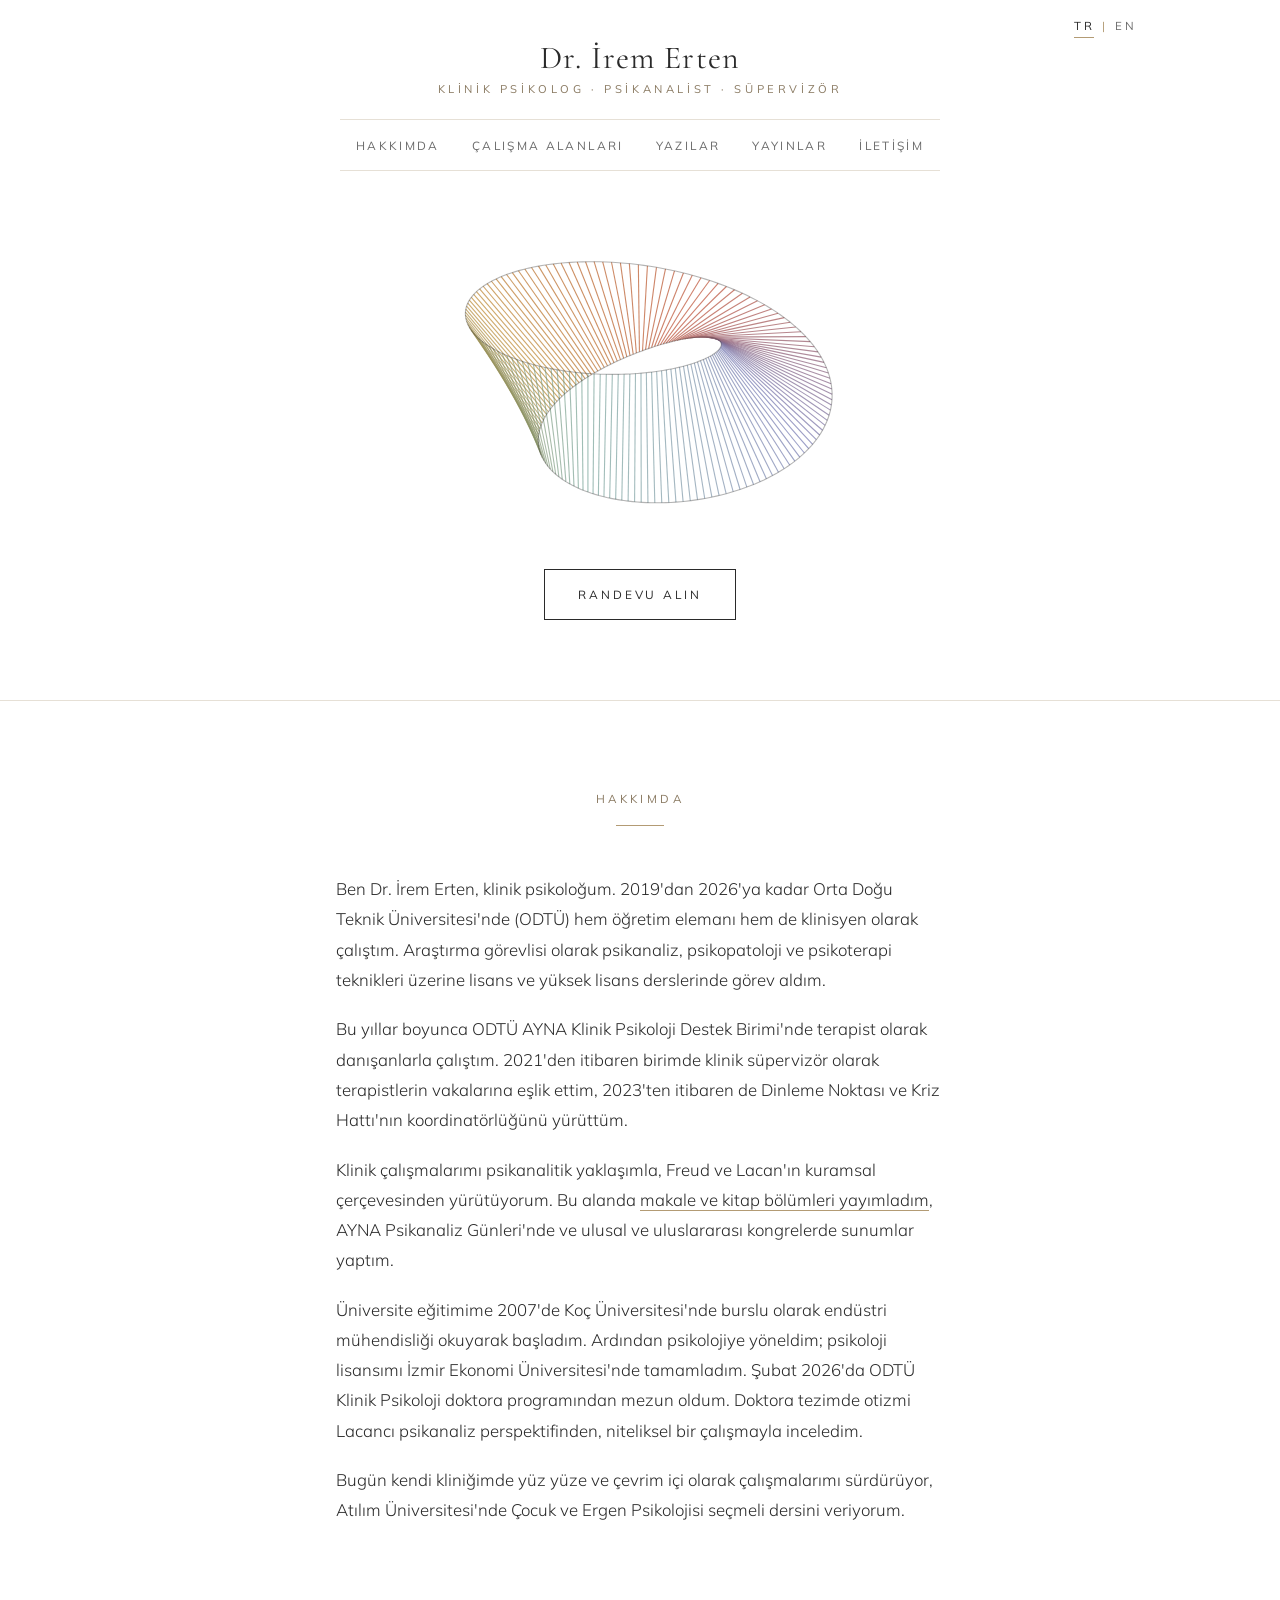
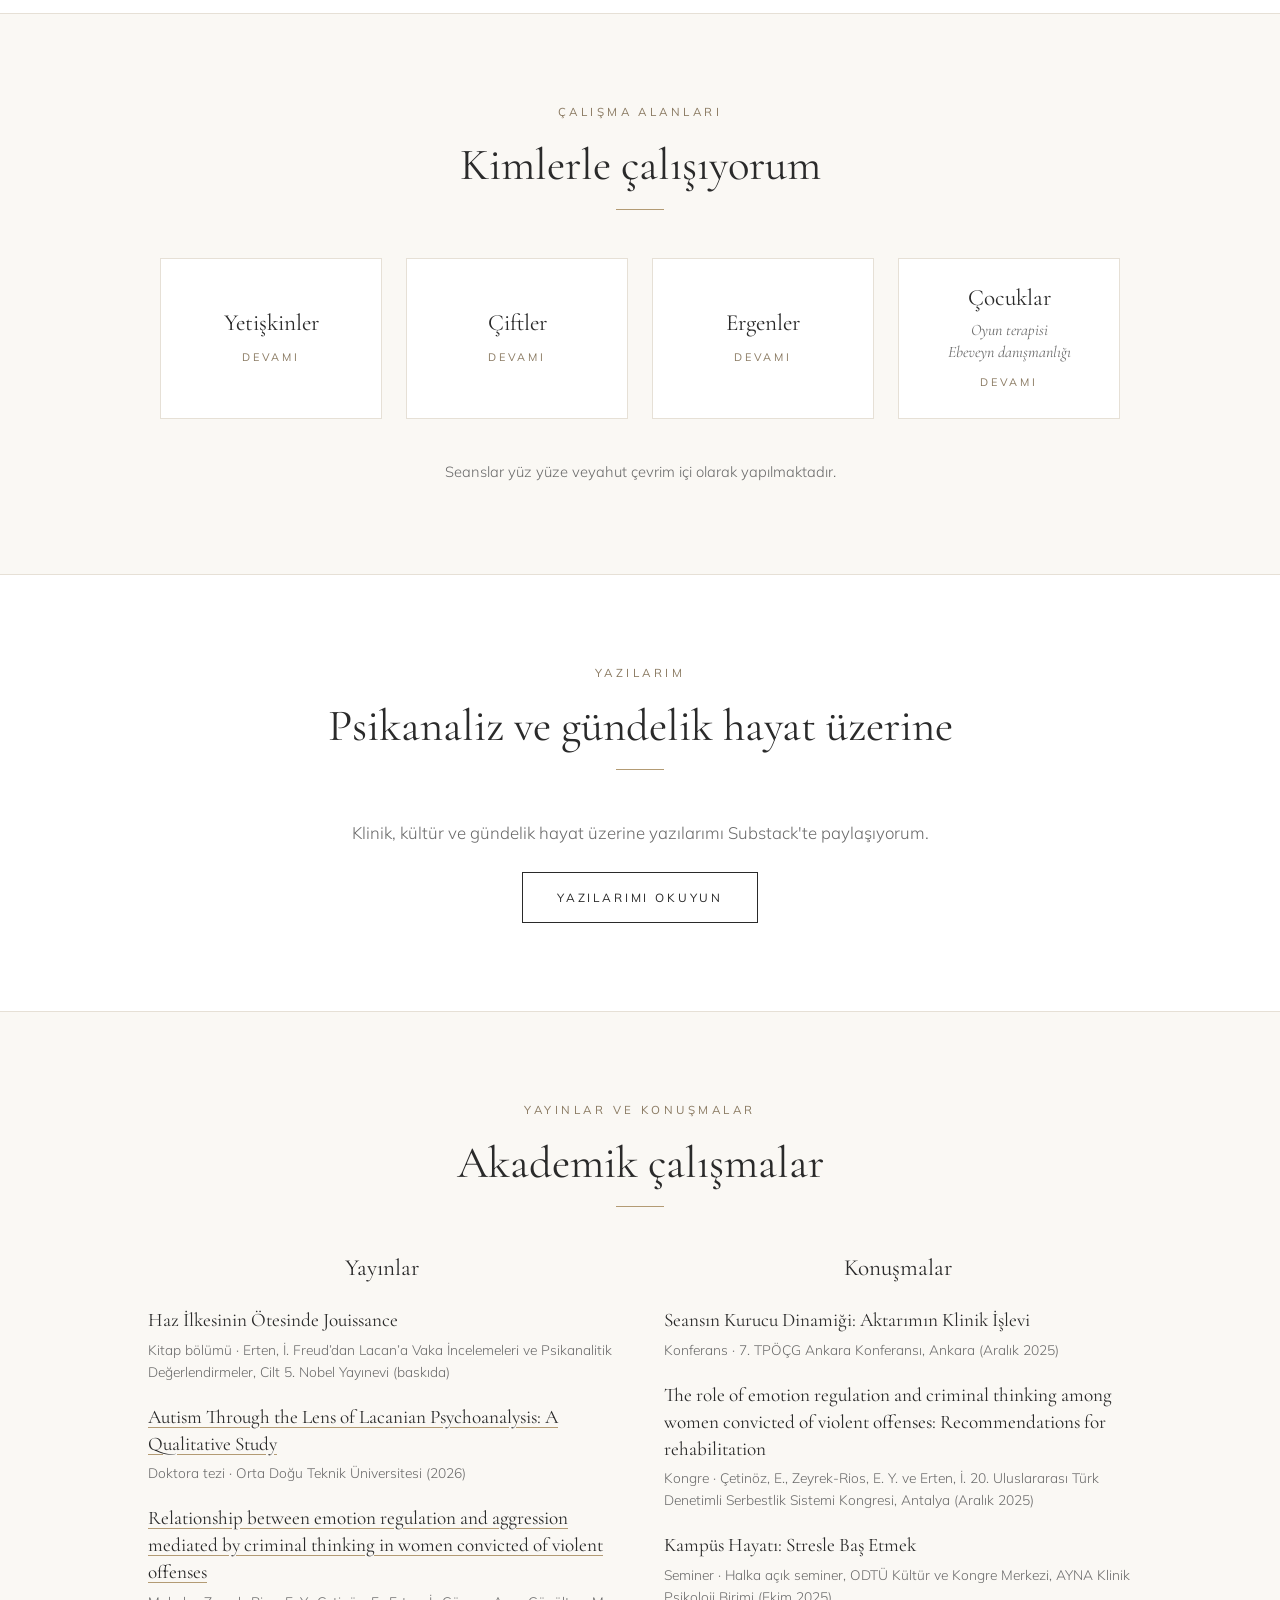
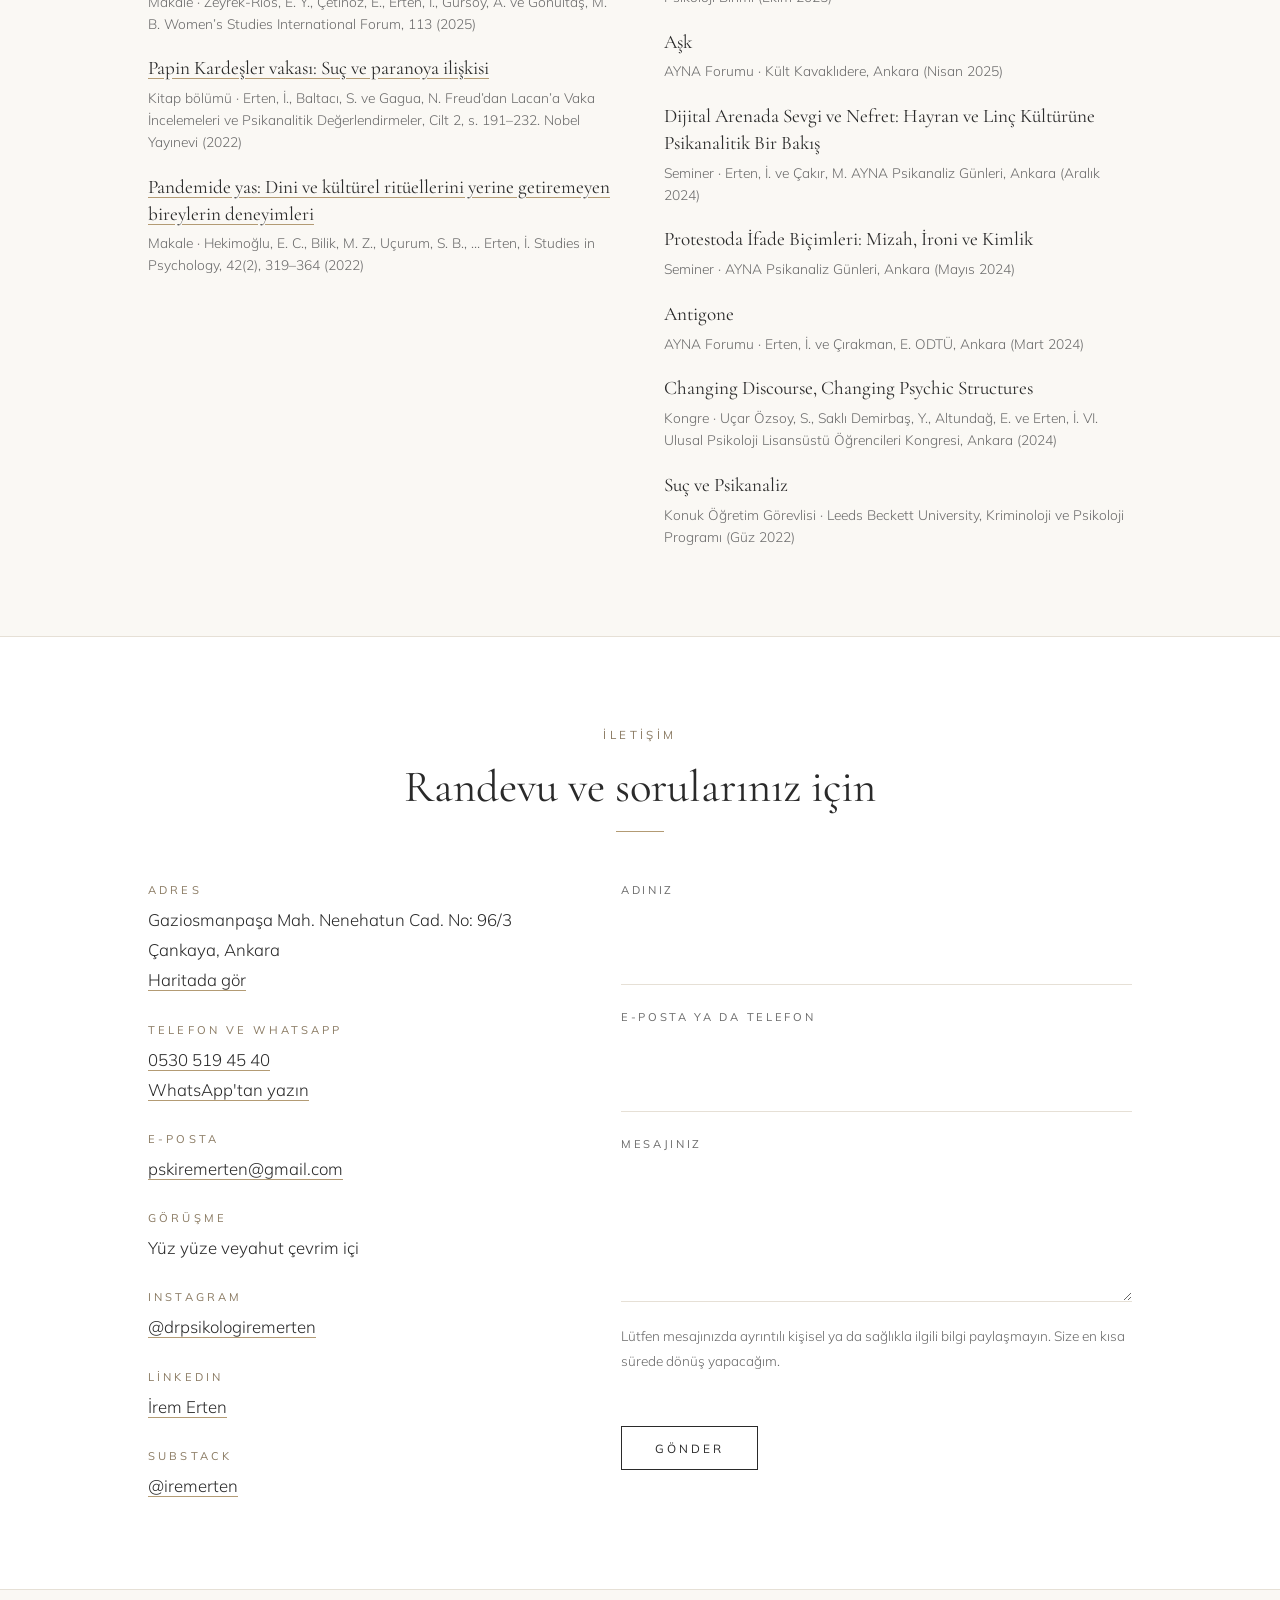
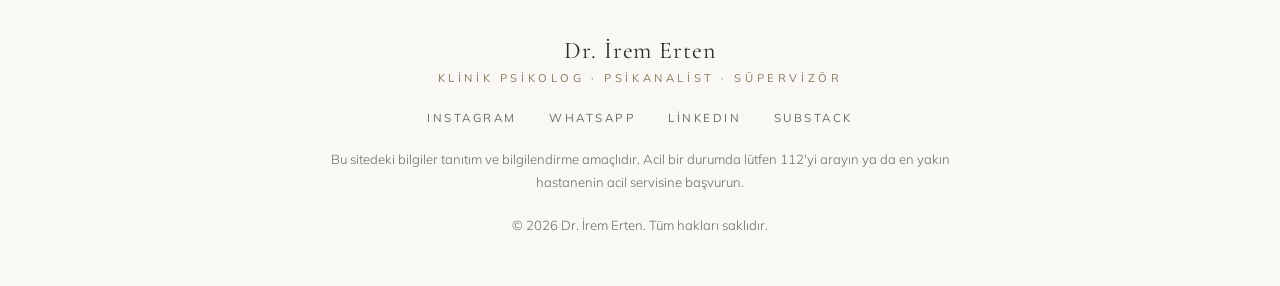
==== index.html @ 3c4e1327 "Oyun terapisi ve ebeveyn danışmanlığını Çocuklar kutusunda küçük detay yazısı yap, sayfalarını çocuk" ====
<!doctype html>
<html lang="tr">
<head>
<meta charset="utf-8">
<meta name="viewport" content="width=device-width, initial-scale=1, viewport-fit=cover">
<title>Dr. İrem Erten | Klinik Psikolog, Ankara ve Online</title>
<meta name="claude:viewport-fit-sides" content="cover">
<meta name="description" content="Dr. İrem Erten, Ankara'da psikanalitik yaklaşımla çalışan klinik psikolog. Yetişkin, çift, ergen ve çocuk terapisi, oyun terapisi ve ebeveyn danışmanlığı. Yüz yüze veyahut çevrim içi.">
<meta property="og:title" content="Dr. İrem Erten, Klinik Psikolog">
<meta property="og:description" content="Klinik psikolog, psikanalist. Yüz yüze veyahut çevrim içi seanslar.">
<meta property="og:type" content="website">
<meta property="og:locale" content="tr_TR">
<link rel="alternate" hreflang="tr" href="https://iremerten.com/">
<link rel="alternate" hreflang="en" href="https://iremerten.com/en/">
<link rel="alternate" hreflang="x-default" href="https://iremerten.com/">
<link rel="canonical" href="https://iremerten.com/">
<meta property="og:url" content="https://iremerten.com/">
<link rel="preconnect" href="https://fonts.googleapis.com">
<link rel="preconnect" href="https://fonts.gstatic.com" crossorigin>
<link rel="stylesheet" href="https://fonts.googleapis.com/css2?family=Cormorant+Garamond:ital,wght@0,400;0,500;1,400&family=Mulish:wght@300;400;600&display=swap">
<script type="application/ld+json">
{
  "@context": "https://schema.org",
  "@type": "Psychologist",
  "name": "Dr. İrem Erten",
  "url": "https://iremerten.com/",
  "description": "Klinik psikolog. Psikanalitik psikoterapi; yetişkin, çift, ergen ve çocuk terapisi, oyun terapisi, ebeveyn danışmanlığı. Yüz yüze veyahut çevrim içi.",
  "telephone": "+90 530 519 45 40",
  "email": "pskiremerten@gmail.com",
  "address": {
    "@type": "PostalAddress",
    "streetAddress": "Gaziosmanpaşa Mah. Nenehatun Cad. No: 96/3",
    "addressLocality": "Çankaya",
    "addressRegion": "Ankara",
    "addressCountry": "TR"
  },
  "areaServed": ["Ankara", "Türkiye"],
  "knowsLanguage": ["tr", "en"],
  "sameAs": ["https://www.instagram.com/drpsikologiremerten/", "https://www.linkedin.com/in/irem-erten-0206342b", "https://substack.com/@iremerten"]
}
</script>
<link rel="stylesheet" href="style.css">
</head>
<body>

<header class="site">
  <div class="wrap">
    <p class="lang"><a href="#" aria-current="page">TR</a><span aria-hidden="true">|</span><a href="en/" lang="en" hreflang="en" aria-label="English version">EN</a></p>
    <a class="logo" href="#"><strong>Dr. İrem Erten</strong><span>KLİNİK PSİKOLOG · PSİKANALİST · SÜPERVİZÖR</span></a>
    <nav aria-label="Sayfa bölümleri">
      <ul>
        <li><a href="#hakkimda">Hakkımda</a></li>
        <li><a href="#calisma">Çalışma alanları</a></li>
        <li><a href="#yazilar">Yazılar</a></li>
        <li><a href="#yayinlar">Yayınlar</a></li>
        <li><a href="#iletisim">İletişim</a></li>
      </ul>
    </nav>
  </div>
</header>

<main>
  <section class="hero">
    <div class="wrap">
      <canvas class="mobius" id="mobius" role="img" aria-label="Yavaşça dönen bir Möbius şeridi çizimi"></canvas>
      <a class="btn" href="#iletisim">Randevu alın</a>
    </div>
  </section>

  <section class="block" id="hakkimda">
    <div class="wrap">
      <div class="head"><p class="kicker">Hakkımda</p><span class="rule"></span></div>
      <div class="prose">
        <p>Ben Dr. İrem Erten, klinik psikoloğum. 2019'dan 2026'ya kadar Orta Doğu Teknik Üniversitesi'nde (ODTÜ) hem öğretim elemanı hem de klinisyen olarak çalıştım. Araştırma görevlisi olarak psikanaliz, psikopatoloji ve psikoterapi teknikleri üzerine lisans ve yüksek lisans derslerinde görev aldım.</p>
        <p>Bu yıllar boyunca ODTÜ AYNA Klinik Psikoloji Destek Birimi'nde terapist olarak danışanlarla çalıştım. 2021'den itibaren birimde klinik süpervizör olarak terapistlerin vakalarına eşlik ettim, 2023'ten itibaren de Dinleme Noktası ve Kriz Hattı'nın koordinatörlüğünü yürüttüm.</p>
        <p>Klinik çalışmalarımı psikanalitik yaklaşımla, Freud ve Lacan'ın kuramsal çerçevesinden yürütüyorum. Bu alanda <a href="#yayinlar">makale ve kitap bölümleri yayımladım</a>, AYNA Psikanaliz Günleri'nde ve ulusal ve uluslararası kongrelerde sunumlar yaptım.</p>
        <p>Üniversite eğitimime 2007'de Koç Üniversitesi'nde burslu olarak endüstri mühendisliği okuyarak başladım. Ardından psikolojiye yöneldim; psikoloji lisansımı İzmir Ekonomi Üniversitesi'nde tamamladım. Şubat 2026'da ODTÜ Klinik Psikoloji doktora programından mezun oldum. Doktora tezimde otizmi Lacancı psikanaliz perspektifinden, niteliksel bir çalışmayla inceledim.</p>
        <p>Bugün kendi kliniğimde yüz yüze ve çevrim içi olarak çalışmalarımı sürdürüyor, Atılım Üniversitesi'nde Çocuk ve Ergen Psikolojisi seçmeli dersini veriyorum.</p>
      </div>
    </div>
  </section>

  <section class="block tint" id="calisma">
    <div class="wrap">
      <div class="head"><p class="kicker">Çalışma alanları</p><h2>Kimlerle çalışıyorum</h2><span class="rule"></span></div>
      <ul class="groups">
        <li><a href="yetiskin.html"><h3>Yetişkinler</h3><span class="more">Devamı</span></a></li>
        <li><a href="cift.html"><h3>Çiftler</h3><span class="more">Devamı</span></a></li>
        <li><a href="ergen.html"><h3>Ergenler</h3><span class="more">Devamı</span></a></li>
        <li><a href="cocuk.html"><h3>Çocuklar</h3><span class="detail">Oyun terapisi<br>Ebeveyn danışmanlığı</span><span class="more">Devamı</span></a></li>
      </ul>
      <p class="center-note">Seanslar yüz yüze veyahut çevrim içi olarak yapılmaktadır.</p>
    </div>
  </section>

  <section class="block" id="yazilar">
    <div class="wrap">
      <div class="head"><p class="kicker">Yazılarım</p><h2>Psikanaliz ve gündelik hayat üzerine</h2><span class="rule"></span></div>
      <div class="writing">
        <p>Klinik, kültür ve gündelik hayat üzerine yazılarımı Substack'te paylaşıyorum.</p>
        <a class="btn" href="https://substack.com/@iremerten" target="_blank" rel="noopener">Yazılarımı okuyun</a>
      </div>
    </div>
  </section>

  <section class="block tint" id="yayinlar">
    <div class="wrap">
      <div class="head"><p class="kicker">Yayınlar ve konuşmalar</p><h2>Akademik çalışmalar</h2><span class="rule"></span></div>
      <div class="pubs">
        <div class="pub-group">
          <h3>Yayınlar</h3>
          <ul>
            <li>Haz İlkesinin Ötesinde Jouissance<span class="meta">Kitap bölümü · Erten, İ. Freud’dan Lacan’a Vaka İncelemeleri ve Psikanalitik Değerlendirmeler, Cilt 5. Nobel Yayınevi (baskıda)</span></li>
            <li><a href="https://open.metu.edu.tr/handle/11511/118392" target="_blank" rel="noopener">Autism Through the Lens of Lacanian Psychoanalysis: A Qualitative Study</a><span class="meta">Doktora tezi · Orta Doğu Teknik Üniversitesi (2026)</span></li>
            <li><a href="https://avesis.metu.edu.tr/yayin/4037ac73-f4d2-4137-988c-cfc64ae74b8a/relationship-between-emotion-regulation-and-aggression-mediated-by-criminal-thinking-in-women-convicted-of-violent-offenses" target="_blank" rel="noopener">Relationship between emotion regulation and aggression mediated by criminal thinking in women convicted of violent offenses</a><span class="meta">Makale · Zeyrek-Rios, E. Y., Çetinöz, E., Erten, İ., Gürsoy, A. ve Gönültaş, M. B. Women’s Studies International Forum, 113 (2025)</span></li>
            <li><a href="https://open.metu.edu.tr/handle/11511/99337" target="_blank" rel="noopener">Papin Kardeşler vakası: Suç ve paranoya ilişkisi</a><span class="meta">Kitap bölümü · Erten, İ., Baltacı, S. ve Gagua, N. Freud’dan Lacan’a Vaka İncelemeleri ve Psikanalitik Değerlendirmeler, Cilt 2, s. 191–232. Nobel Yayınevi (2022)</span></li>
            <li><a href="https://doi.org/10.26650/SP2021-899771" target="_blank" rel="noopener">Pandemide yas: Dini ve kültürel ritüellerini yerine getiremeyen bireylerin deneyimleri</a><span class="meta">Makale · Hekimoğlu, E. C., Bilik, M. Z., Uçurum, S. B., … Erten, İ. Studies in Psychology, 42(2), 319–364 (2022)</span></li>
          </ul>
        </div>
        <div class="pub-group">
          <h3>Konuşmalar</h3>
          <ul>
            <li>Seansın Kurucu Dinamiği: Aktarımın Klinik İşlevi<span class="meta">Konferans · 7. TPÖÇG Ankara Konferansı, Ankara (Aralık 2025)</span></li>
            <li>The role of emotion regulation and criminal thinking among women convicted of violent offenses: Recommendations for rehabilitation<span class="meta">Kongre · Çetinöz, E., Zeyrek-Rios, E. Y. ve Erten, İ. 20. Uluslararası Türk Denetimli Serbestlik Sistemi Kongresi, Antalya (Aralık 2025)</span></li>
            <li>Kampüs Hayatı: Stresle Baş Etmek<span class="meta">Seminer · Halka açık seminer, ODTÜ Kültür ve Kongre Merkezi, AYNA Klinik Psikoloji Birimi (Ekim 2025)</span></li>
            <li>Aşk<span class="meta">AYNA Forumu · Kült Kavaklıdere, Ankara (Nisan 2025)</span></li>
            <li>Dijital Arenada Sevgi ve Nefret: Hayran ve Linç Kültürüne Psikanalitik Bir Bakış<span class="meta">Seminer · Erten, İ. ve Çakır, M. AYNA Psikanaliz Günleri, Ankara (Aralık 2024)</span></li>
            <li>Protestoda İfade Biçimleri: Mizah, İroni ve Kimlik<span class="meta">Seminer · AYNA Psikanaliz Günleri, Ankara (Mayıs 2024)</span></li>
            <li>Antigone<span class="meta">AYNA Forumu · Erten, İ. ve Çırakman, E. ODTÜ, Ankara (Mart 2024)</span></li>
            <li>Changing Discourse, Changing Psychic Structures<span class="meta">Kongre · Uçar Özsoy, S., Saklı Demirbaş, Y., Altundağ, E. ve Erten, İ. VI. Ulusal Psikoloji Lisansüstü Öğrencileri Kongresi, Ankara (2024)</span></li>
            <li>Suç ve Psikanaliz<span class="meta">Konuk Öğretim Görevlisi · Leeds Beckett University, Kriminoloji ve Psikoloji Programı (Güz 2022)</span></li>
          </ul>
        </div>
      </div>
    </div>
  </section>

  <section class="block" id="iletisim">
    <div class="wrap">
      <div class="head"><p class="kicker">İletişim</p><h2>Randevu ve sorularınız için</h2><span class="rule"></span></div>
      <div class="contact">
        <dl>
          <div><dt>Adres</dt><dd>Gaziosmanpaşa Mah. Nenehatun Cad. No: 96/3<br>Çankaya, Ankara<br><a href="https://www.google.com/maps/search/?api=1&query=Nenehatun+Caddesi+96+Gaziosmanpa%C5%9Fa+%C3%87ankaya+Ankara" target="_blank" rel="noopener">Haritada gör</a></dd></div>
          <div><dt>Telefon ve WhatsApp</dt><dd><a href="tel:+905305194540">0530 519 45 40</a><br><a href="https://wa.me/905305194540" target="_blank" rel="noopener">WhatsApp'tan yazın</a></dd></div>
          <div><dt>E-posta</dt><dd><a href="mailto:pskiremerten@gmail.com">pskiremerten@gmail.com</a></dd></div>
          <div><dt>Görüşme</dt><dd>Yüz yüze veyahut çevrim içi</dd></div><div><dt>Instagram</dt><dd><a href="https://www.instagram.com/drpsikologiremerten/" target="_blank" rel="noopener">@drpsikologiremerten</a></dd></div><div><dt>LinkedIn</dt><dd><a href="https://www.linkedin.com/in/irem-erten-0206342b" target="_blank" rel="noopener">İrem Erten</a></dd></div><div><dt>Substack</dt><dd><a href="https://substack.com/@iremerten" target="_blank" rel="noopener">@iremerten</a></dd></div>
        </dl>
        <form id="contact-form">
          <label for="f-name">Adınız<input id="f-name" name="name" autocomplete="name" required></label>
          <label for="f-contact">E-posta ya da telefon<input id="f-contact" name="contact" required></label>
          <label for="f-message">Mesajınız<textarea id="f-message" name="message" required></textarea></label>
          <p class="form-hint">Lütfen mesajınızda ayrıntılı kişisel ya da sağlıkla ilgili bilgi paylaşmayın. Size en kısa sürede dönüş yapacağım.</p>
          <div><button class="btn" type="submit">Gönder</button></div>
          <p class="form-status" id="form-status" role="status" hidden></p>
        </form>
      </div>
    </div>
  </section>
</main>

<footer>
  <div class="wrap">
    <a class="logo" href="#"><strong>Dr. İrem Erten</strong><span>KLİNİK PSİKOLOG · PSİKANALİST · SÜPERVİZÖR</span></a>
    <ul class="social">
      <li><a href="https://www.instagram.com/drpsikologiremerten/" target="_blank" rel="noopener">Instagram</a></li>
      <li><a href="https://wa.me/905305194540" target="_blank" rel="noopener">WhatsApp</a></li>
      <li><a href="https://www.linkedin.com/in/irem-erten-0206342b" target="_blank" rel="noopener">LinkedIn</a></li>
      <li><a href="https://substack.com/@iremerten" target="_blank" rel="noopener">Substack</a></li>
    </ul>
    <p class="fine">Bu sitedeki bilgiler tanıtım ve bilgilendirme amaçlıdır. Acil bir durumda lütfen 112'yi arayın ya da en yakın hastanenin acil servisine başvurun.</p>
    <p class="fine">© 2026 Dr. İrem Erten. Tüm hakları saklıdır.</p>
  </div>
</footer>

<script>
(function () {
  var canvas = document.getElementById('mobius');
  var ctx = canvas.getContext('2d');
  var still = window.matchMedia && window.matchMedia('(prefers-reduced-motion: reduce)').matches;
  var R = 1, W = 0.5, RULINGS = 140, tilt = 0.5, angle = 0.9;
  function size() {
    var r = canvas.getBoundingClientRect(), d = window.devicePixelRatio || 1;
    canvas.width = Math.round(r.width * d); canvas.height = Math.round(r.height * d);
  }
  function point(t, s, a) {
    var x = (R + s * Math.cos(t / 2)) * Math.cos(t), y = (R + s * Math.cos(t / 2)) * Math.sin(t), z = s * Math.sin(t / 2);
    var x1 = x * Math.cos(a) - y * Math.sin(a), y1 = x * Math.sin(a) + y * Math.cos(a);
    var y2 = y1 * Math.cos(tilt) - z * Math.sin(tilt), z2 = y1 * Math.sin(tilt) + z * Math.cos(tilt);
    return [x1, z2, y2];
  }
  var STOPS = [[201, 112, 92], [196, 150, 70], [84, 140, 126], [104, 108, 170], [201, 112, 92]];
  function colorAt(u) {
    var x = u * (STOPS.length - 1), k = Math.min(Math.floor(x), STOPS.length - 2), f = x - k, a = STOPS[k], b = STOPS[k + 1];
    return [0, 1, 2].map(function (n) { return Math.round(a[n] + (b[n] - a[n]) * f); });
  }
  function draw() {
    var w = canvas.width, h = canvas.height, sc = Math.min(w * 0.46 / (R + W), h * 0.46 / ((R + W) * Math.sin(tilt) + W * Math.cos(tilt)));
    ctx.clearRect(0, 0, w, h);
    ctx.lineWidth = Math.max(1, (window.devicePixelRatio || 1) * 1.1);
    for (var i = 0; i < RULINGS; i++) {
      var t = (i / RULINGS) * Math.PI * 2;
      var p = point(t, -W, angle), q = point(t, W, angle);
      var depth = ((p[2] + q[2]) / 2 + 1.4) / 2.8;
      var c = colorAt(i / RULINGS);
      ctx.strokeStyle = 'rgba(' + c[0] + ',' + c[1] + ',' + c[2] + ',' + (0.45 + 0.55 * depth).toFixed(3) + ')';
      ctx.beginPath();
      ctx.moveTo(w / 2 + p[0] * sc, h / 2 - p[1] * sc);
      ctx.lineTo(w / 2 + q[0] * sc, h / 2 - q[1] * sc);
      ctx.stroke();
    }
    ctx.strokeStyle = 'rgba(42,42,42,.35)';
    ctx.beginPath();
    for (var j = 0; j <= 400; j++) {
      var e = point((j / 400) * Math.PI * 4, W, angle);
      var X = w / 2 + e[0] * sc, Y = h / 2 - e[1] * sc;
      if (j === 0) ctx.moveTo(X, Y); else ctx.lineTo(X, Y);
    }
    ctx.stroke();
  }
  function loop() { angle += 0.0025; draw(); requestAnimationFrame(loop); }
  size(); draw();
  window.addEventListener('resize', function () { size(); draw(); });
  if (!still) requestAnimationFrame(loop);
})();

document.getElementById('contact-form').addEventListener('submit', function (e) {
  e.preventDefault();
  var f = e.target, s = document.getElementById('form-status');
  var body = 'Ad: ' + f.name.value + '\nİletişim: ' + f.contact.value + '\n\n' + f.message.value;
  location.href = 'mailto:pskiremerten@gmail.com?subject=' + encodeURIComponent('Web sitesinden mesaj') + '&body=' + encodeURIComponent(body);
  s.textContent = 'E-posta uygulamanız açılıyor. Açılmazsa pskiremerten@gmail.com adresine doğrudan yazabilirsiniz.';
  s.hidden = false;
});
</script>
</body>
</html>
---- style.css ----
/* Layout: centered, classical single column; serif headings, hairline gold rules, a slowly turning Möbius strip as the opening image. Deliberately light-only. */
:root {
  --bg: #ffffff;
  --tint: #faf8f4;
  --ink: #2a2a2a;
  --muted: #6b6b6b;
  --line: #e6e0d6;
  --gold: #b39b74;
  --gold-ink: #8a7a62;
  --font-display: "Cormorant Garamond", "Iowan Old Style", Georgia, serif;
  --font-body: "Mulish", system-ui, -apple-system, "Segoe UI", sans-serif;
  --measure: 38rem;
  color-scheme: light;
}
* { box-sizing: border-box; }
html { scroll-behavior: smooth; }
@media (prefers-reduced-motion: reduce) { html { scroll-behavior: auto; } }
body { margin: 0; background: var(--bg); color: var(--ink); font-family: var(--font-body); font-weight: 400; font-size: 1.05rem; line-height: 1.8; }
.wrap {
  max-width: 64rem; margin: 0 auto;
  padding-left: max(20px, env(safe-area-inset-left, 0px));
  padding-right: max(20px, env(safe-area-inset-right, 0px));
}
a { color: var(--ink); text-decoration-color: var(--gold); text-underline-offset: 4px; }
a:hover { color: var(--gold-ink); }
a:focus-visible, button:focus-visible, input:focus-visible, textarea:focus-visible { outline: 1px solid var(--gold); outline-offset: 4px; }
h1, h2, h3 { font-family: var(--font-display); font-weight: 400; margin: 0; line-height: 1.2; text-wrap: balance; }
h2 { font-size: clamp(2rem, 4vw, 2.8rem); }
h3 { font-size: 1.45rem; }
p { margin: 0; }
.kicker { font-size: .72rem; letter-spacing: .3em; text-transform: uppercase; color: var(--gold-ink); }
.rule { display: block; width: 3rem; height: 1px; background: var(--gold); margin: 0 auto; }
.head { text-align: center; display: grid; gap: 1rem; justify-items: center; margin-bottom: 3rem; }
.btn { display: inline-block; padding: .85rem 2.1rem; border: 1px solid var(--ink); background: transparent; color: var(--ink); font-family: var(--font-body); font-size: .74rem; letter-spacing: .24em; text-transform: uppercase; text-decoration: none; cursor: pointer; transition: background .2s, color .2s; }
.btn:hover { background: var(--ink); color: var(--bg); }

/* header */
header.site .wrap { position: relative; padding-block: 2.5rem 0; display: grid; gap: 1.25rem; justify-items: center; text-align: center; }
.logo { text-decoration: none; display: grid; gap: .25rem; }
.logo strong { font-family: var(--font-display); font-weight: 400; font-size: 2rem; letter-spacing: .04em; line-height: 1.1; }
.logo span { font-size: .7rem; letter-spacing: .32em; color: var(--gold-ink); }
nav ul { list-style: none; margin: 0; padding: .9rem 1rem; display: flex; flex-wrap: wrap; justify-content: center; gap: .3rem 2rem; border-top: 1px solid var(--line); border-bottom: 1px solid var(--line); font-size: .74rem; letter-spacing: .2em; text-transform: uppercase; }
nav a { text-decoration: none; color: var(--muted); }
nav a:hover { color: var(--ink); }
.lang { position: absolute; top: 1rem; right: max(16px, env(safe-area-inset-right, 0px)); margin: 0; display: flex; gap: .5rem; font-size: .72rem; letter-spacing: .2em; color: var(--gold); }
.lang a { text-decoration: none; color: var(--muted); }
.lang a:hover { color: var(--ink); }
.lang a[aria-current] { color: var(--ink); border-bottom: 1px solid var(--gold); pointer-events: none; }

/* hero */
.hero .wrap { padding-block: 2rem 5rem; display: grid; gap: 1.6rem; justify-items: center; text-align: center; }
.mobius { width: min(100%, 34rem); aspect-ratio: 16 / 10; display: block; }
.hero p { font-weight: 300; font-size: 1.12rem; color: var(--muted); }

/* sections */
section.block { border-top: 1px solid var(--line); }
section.block > .wrap { padding-block: 5.5rem; }
section.tint { background: var(--tint); }
.prose { max-width: var(--measure); margin: 0 auto; display: grid; gap: 1.2rem; font-weight: 300; }
.prose strong { font-weight: 400; }
.facts { list-style: none; margin: 3.5rem auto 0; padding: 2rem 0 0; max-width: 52rem; border-top: 1px solid var(--line); display: grid; grid-template-columns: repeat(4, minmax(0, 1fr)); gap: 1.5rem; text-align: center; }
.facts b { display: block; font-family: var(--font-display); font-weight: 400; font-size: 1.3rem; }
.facts span { font-size: .9rem; color: var(--muted); font-weight: 300; }

.groups { list-style: none; margin: 0 auto; padding: 0; max-width: 60rem; display: grid; grid-template-columns: repeat(4, minmax(0, 1fr)); gap: 1.5rem; text-align: center; }
.groups > li { display: grid; }
.groups > li > a { display: grid; align-content: center; gap: .6rem; justify-items: center; padding: 1.6rem 1rem; border: 1px solid var(--line); background: var(--bg); text-decoration: none; transition: border-color .2s; }
.groups > li > a:hover { border-color: var(--gold); color: var(--ink); }
.groups .detail { font-family: var(--font-display); font-style: italic; font-size: 1rem; color: var(--muted); line-height: 1.4; margin-top: -.2rem; }
.groups .more { font-size: .68rem; letter-spacing: .26em; text-transform: uppercase; color: var(--gold-ink); }
.topics { margin: 3.5rem auto 0; max-width: 46rem; text-align: center; font-family: var(--font-display); font-style: italic; font-size: 1.3rem; color: var(--muted); line-height: 1.9; }
.topics span + span::before { content: "·"; color: var(--gold); margin: 0 .7rem; font-style: normal; }
.center-note { margin-top: 2.5rem; text-align: center; font-size: .92rem; color: var(--muted); font-weight: 300; }

.writing { text-align: center; display: grid; gap: 1.5rem; justify-items: center; max-width: var(--measure); margin: 0 auto; }
.writing p { font-weight: 300; color: var(--muted); }

.pubs { display: grid; grid-template-columns: minmax(0, 1fr) minmax(0, 1fr); gap: 3.5rem 3rem; }
.pub-note { text-align: center; font-size: .9rem; color: var(--muted); font-weight: 300; margin: -1rem 0 1.5rem; }
.courses { grid-template-columns: repeat(2, minmax(0, 1fr)); column-gap: 3rem; }
.courses li { font-size: 1.1rem; }
@media (max-width: 760px) { .courses { grid-template-columns: minmax(0, 1fr); } }
.pubs h3 { text-align: center; margin-bottom: 1.5rem; }
.pubs ul { list-style: none; margin: 0; padding: 0; display: grid; gap: 1.3rem; }
.pubs li { font-family: var(--font-display); font-size: 1.2rem; line-height: 1.4; }
.pubs .meta { display: block; margin-top: .3rem; font-family: var(--font-body); font-size: .86rem; font-weight: 300; color: var(--muted); line-height: 1.6; }

.contact { display: grid; grid-template-columns: minmax(0, 1fr) minmax(0, 1.25fr); gap: 4rem; }
.contact dl { margin: 0; display: grid; gap: 1.5rem; align-content: start; }
.contact dt { font-size: .7rem; letter-spacing: .28em; text-transform: uppercase; color: var(--gold-ink); }
.contact dd { margin: .3rem 0 0; font-weight: 300; }
form { display: grid; gap: 1.4rem; }
label { display: grid; gap: .3rem; font-size: .7rem; letter-spacing: .24em; text-transform: uppercase; color: var(--muted); }
input, textarea { font: inherit; font-size: 1rem; letter-spacing: normal; text-transform: none; padding: .6rem 0; border: 0; border-bottom: 1px solid var(--line); background: transparent; color: var(--ink); width: 100%; border-radius: 0; }
input:focus, textarea:focus { border-bottom-color: var(--gold); outline: none; }
textarea { min-height: 7rem; resize: vertical; }
.form-hint { font-size: .85rem; color: var(--muted); font-weight: 300; }
.form-status { font-size: .95rem; color: var(--gold-ink); }

footer { border-top: 1px solid var(--line); background: var(--tint); text-align: center; }
footer .wrap { padding-block: 3rem; display: grid; gap: 1.2rem; justify-items: center; }
footer .logo strong { font-size: 1.5rem; }
.social { list-style: none; margin: 0; padding: 0; display: flex; flex-wrap: wrap; justify-content: center; gap: .3rem 2rem; font-size: .72rem; letter-spacing: .22em; text-transform: uppercase; }
.social a { text-decoration: none; color: var(--muted); }
.fine { font-size: .82rem; color: var(--muted); font-weight: 300; max-width: 40rem; }

@media (max-width: 760px) {
  .groups { grid-template-columns: repeat(2, minmax(0, 1fr)); }
  .facts, .pubs, .contact { grid-template-columns: minmax(0, 1fr); }
  .contact { gap: 3rem; }
  section.block > .wrap { padding-block: 4rem; }
  nav ul { gap: .3rem 1.2rem; }
}

/* subpages */
.page .wrap { padding-block: 4rem 5rem; }
.page h1 { font-size: clamp(2.4rem, 5vw, 3.4rem); }
.related { margin: 4rem auto 0; max-width: var(--measure); border-top: 1px solid var(--line); padding-top: 2.5rem; text-align: center; display: grid; gap: 1rem; justify-items: center; }
.related p { font-weight: 300; color: var(--muted); }
.related ul { list-style: none; margin: 0; padding: 0; display: grid; gap: .8rem; }
.back { margin-top: 3rem; text-align: center; display: flex; flex-wrap: wrap; gap: 1rem 2rem; justify-content: center; align-items: center; }
.back a.link { font-size: .74rem; letter-spacing: .22em; text-transform: uppercase; color: var(--muted); text-decoration: none; }
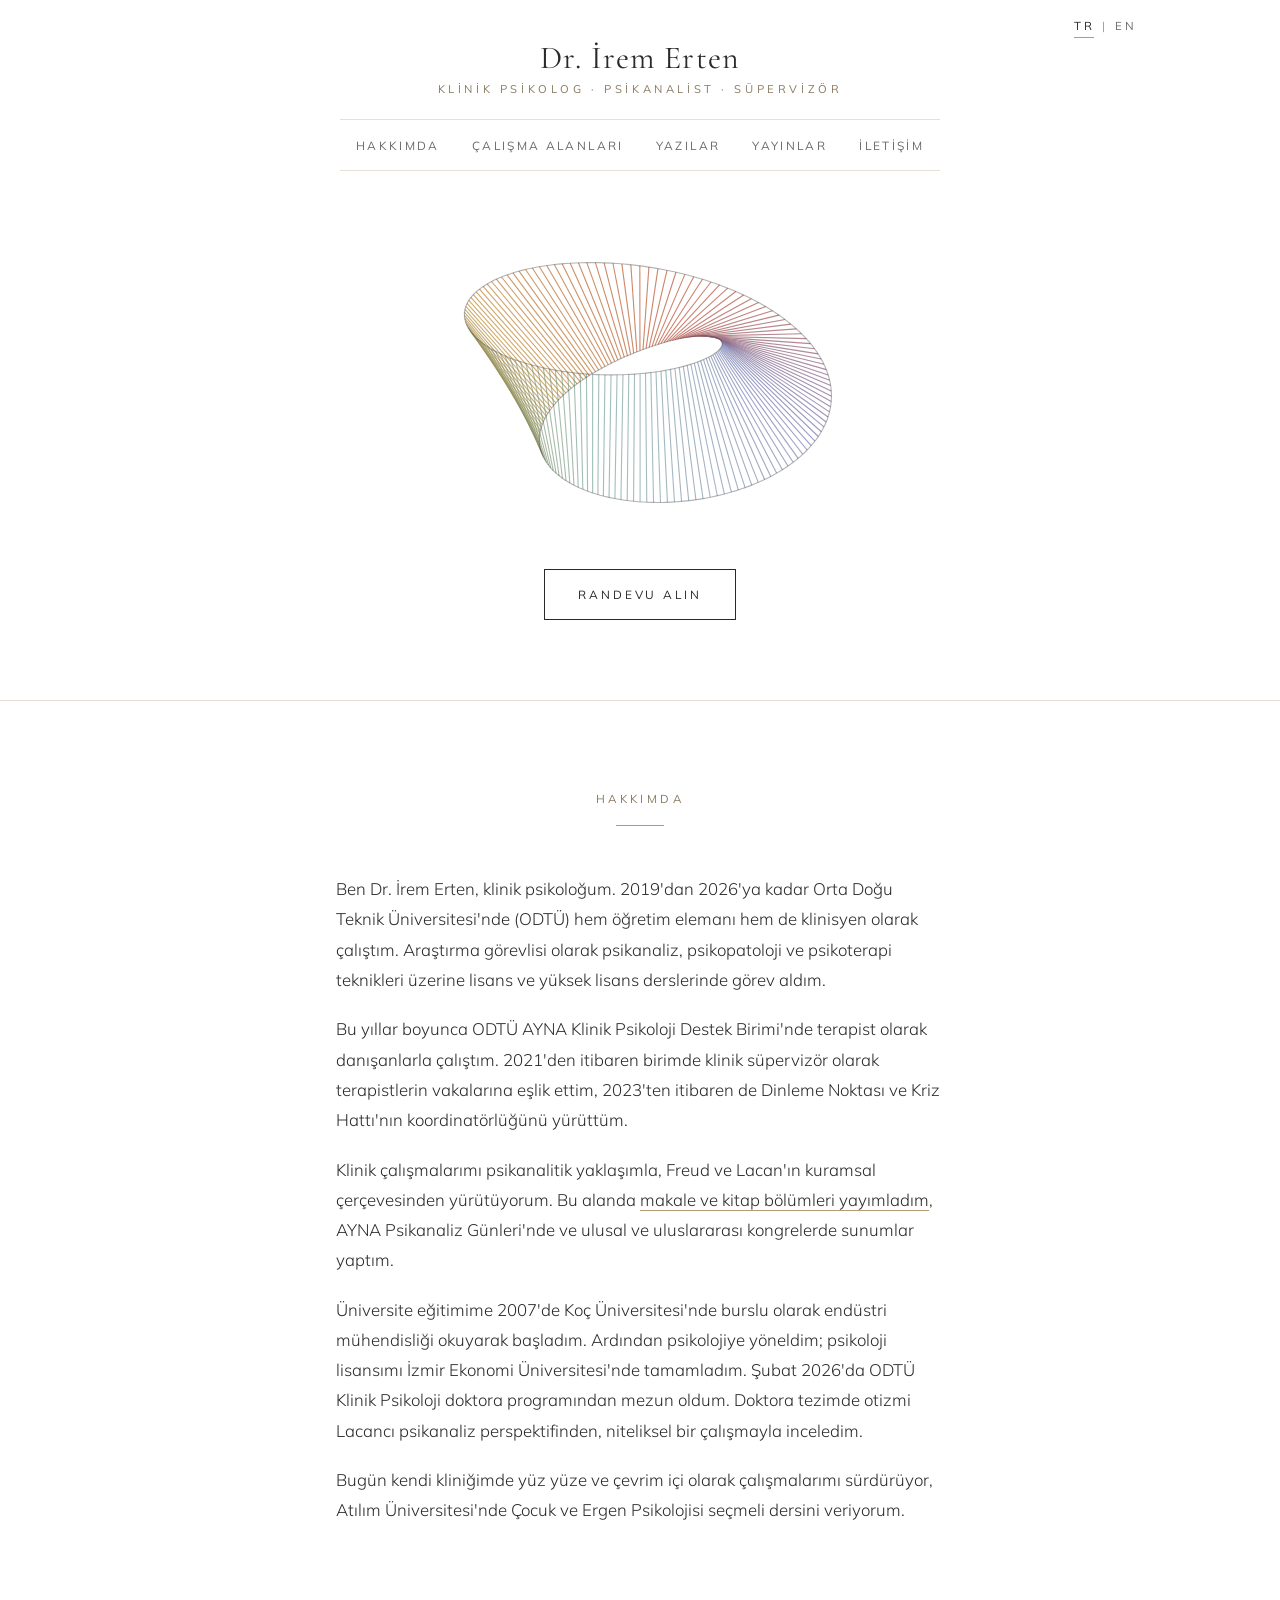
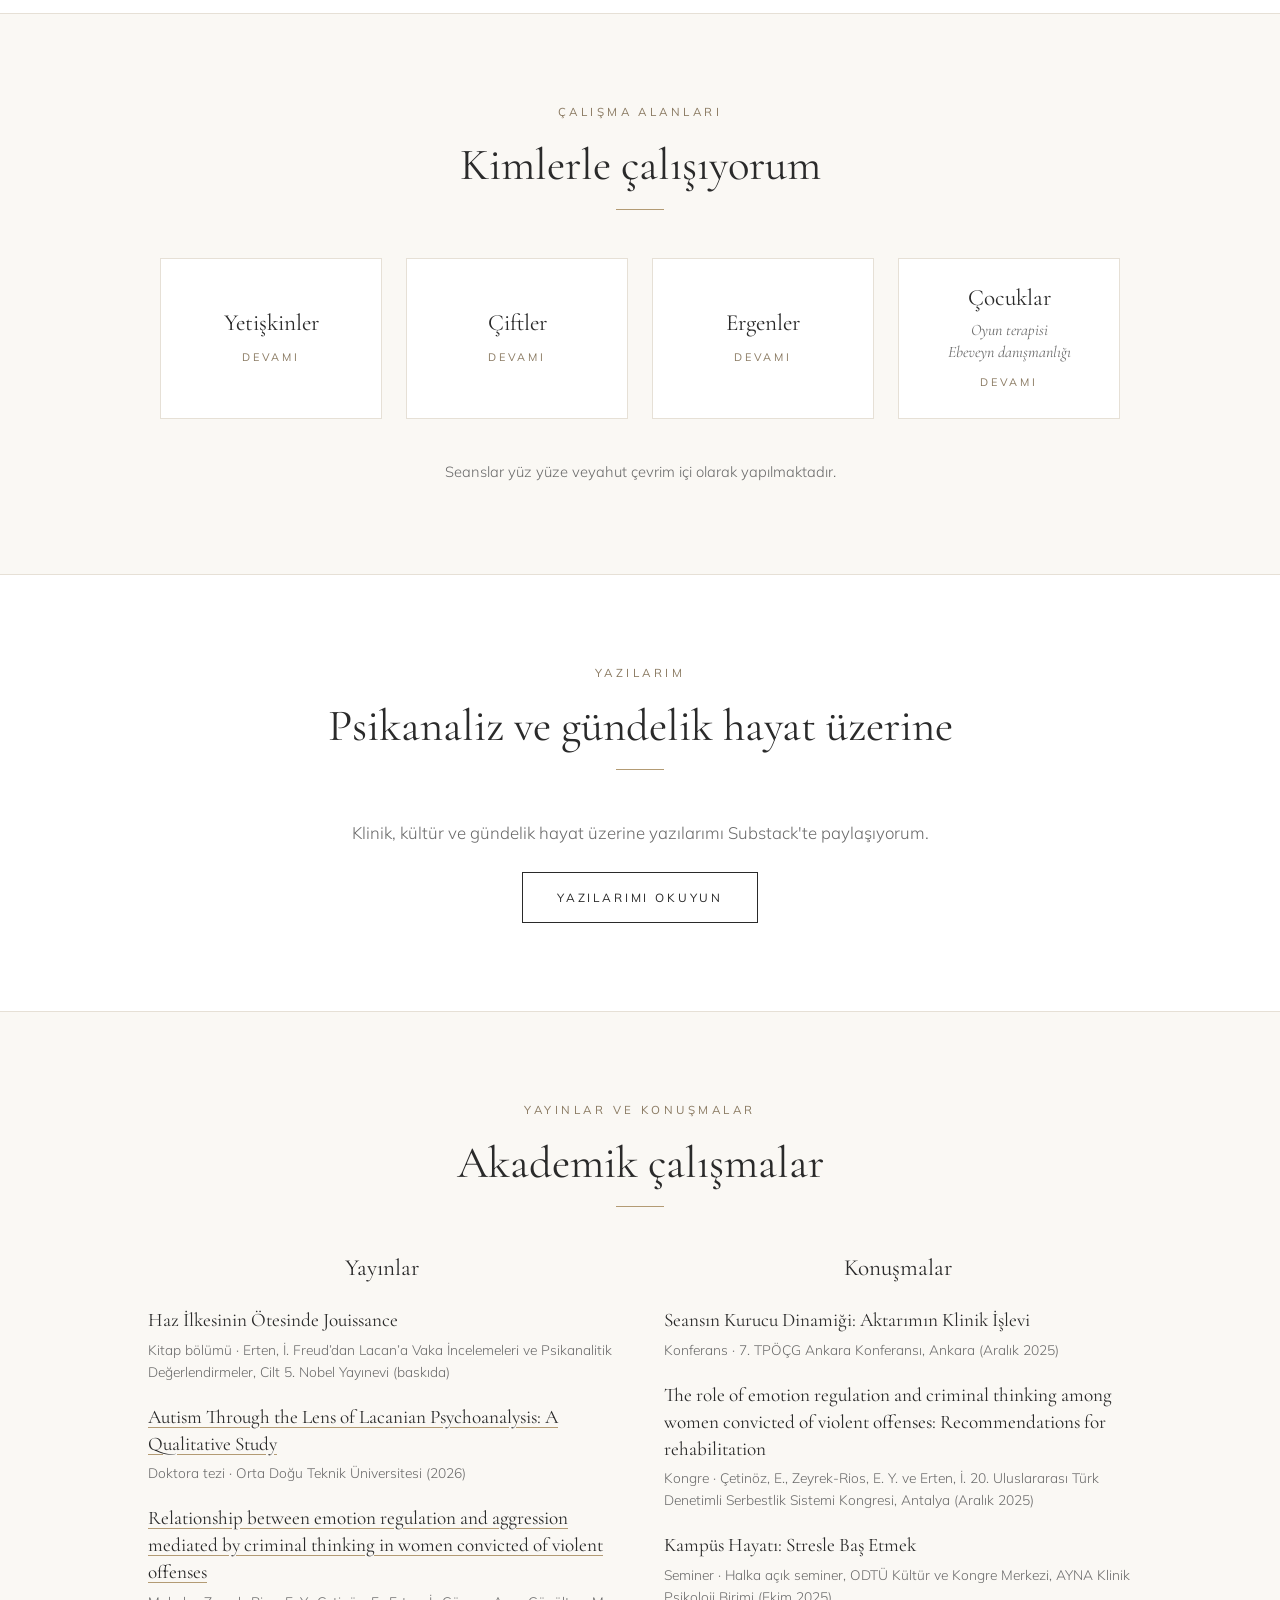
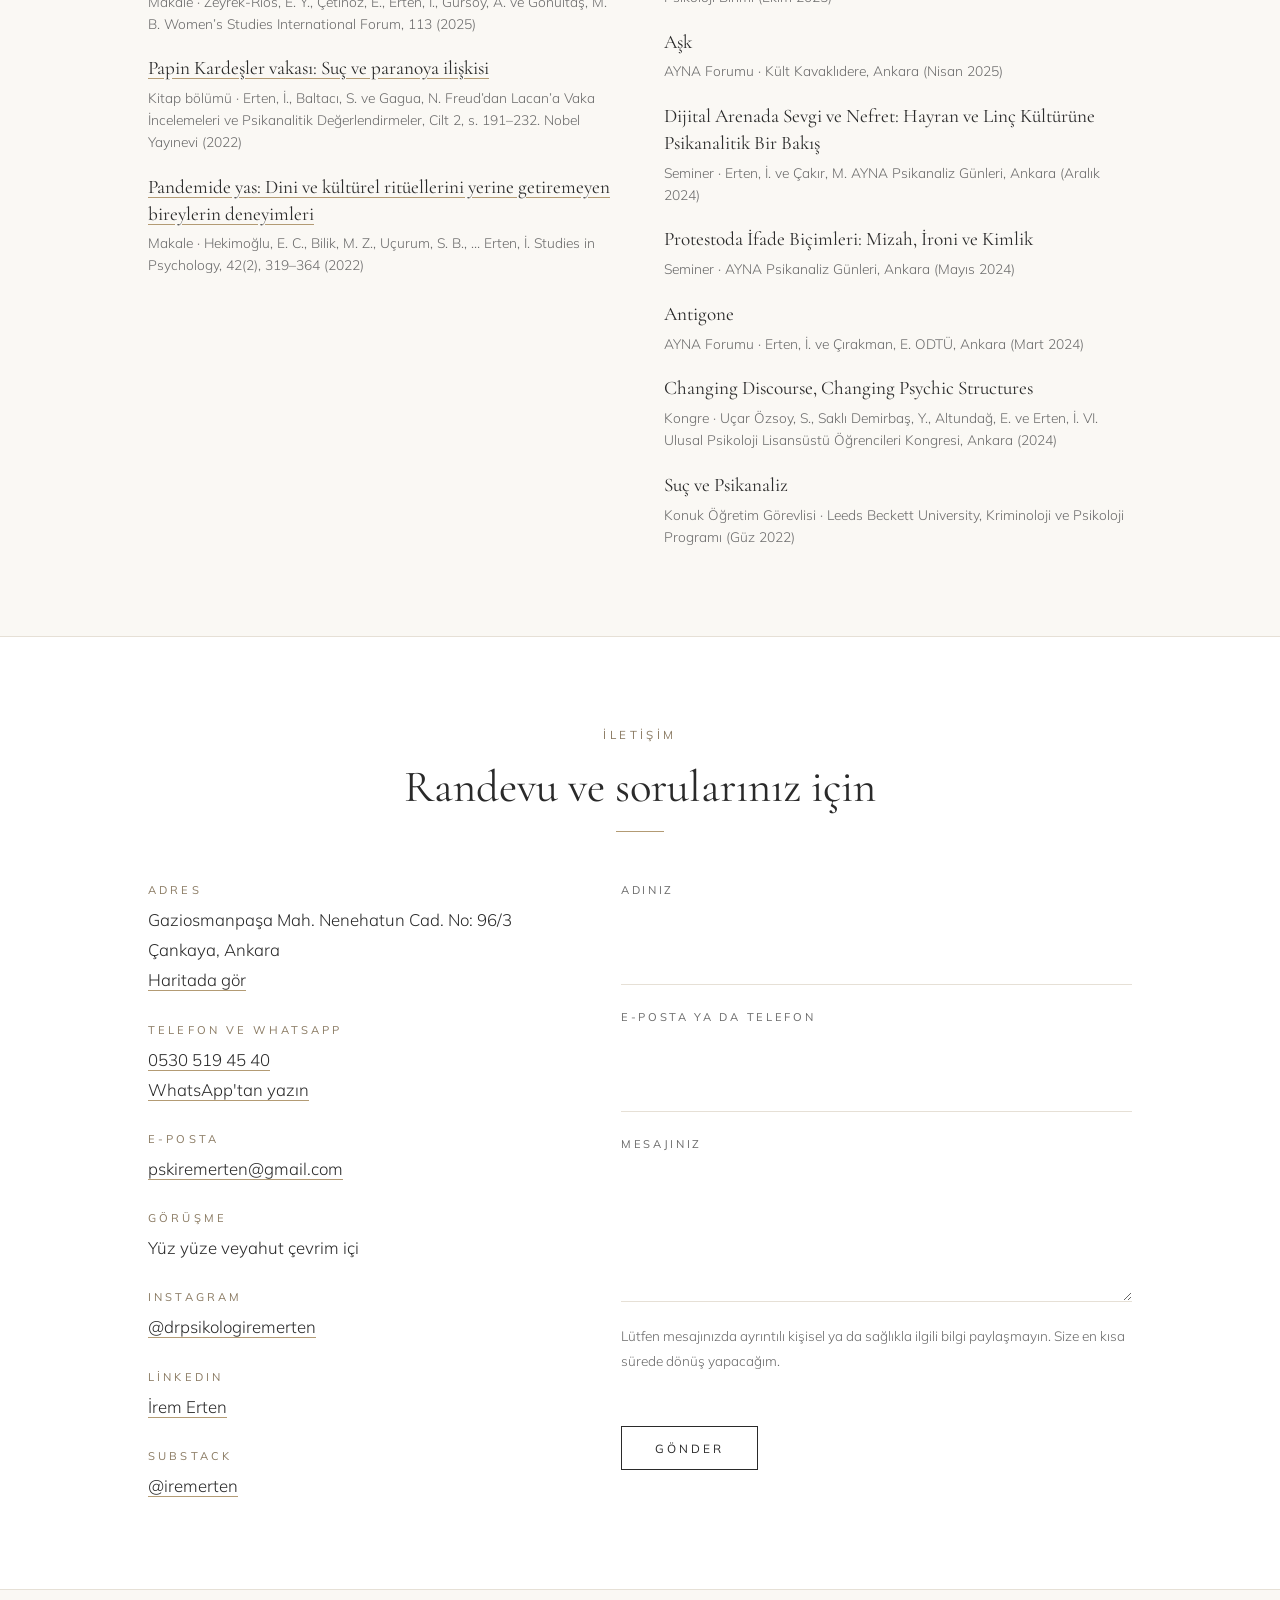
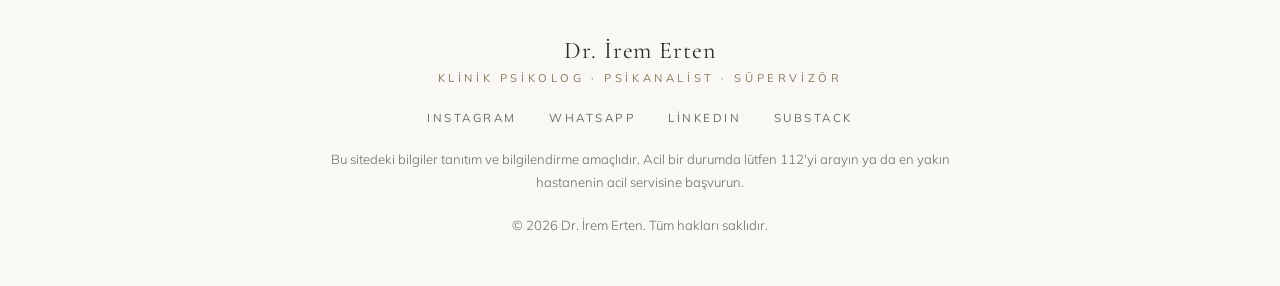
==== commit 28408b09: "Google başlık ve açıklamalarını arama kelimelerine göre güncelle Co-Authored-By: Claude Opus 5.5 <no" ====
--- a/index.html
+++ b/index.html
@@ -3,9 +3,9 @@
 <head>
 <meta charset="utf-8">
 <meta name="viewport" content="width=device-width, initial-scale=1, viewport-fit=cover">
-<title>Dr. İrem Erten | Klinik Psikolog, Ankara ve Online</title>
+<title>Psikolog Dr. İrem Erten | Klinik Psikolog, Psikanalist, Ankara</title>
 <meta name="claude:viewport-fit-sides" content="cover">
-<meta name="description" content="Dr. İrem Erten, Ankara'da psikanalitik yaklaşımla çalışan klinik psikolog. Yetişkin, çift, ergen ve çocuk terapisi, oyun terapisi ve ebeveyn danışmanlığı. Yüz yüze veyahut çevrim içi.">
+<meta name="description" content="Klinik psikolog ve psikanalist Dr. İrem Erten. Yetişkin, çift, ergen ve çocuk terapisi, oyun terapisi, ebeveyn danışmanlığı. Ankara'da yüz yüze veya çevrim içi.">
 <meta property="og:title" content="Dr. İrem Erten, Klinik Psikolog">
 <meta property="og:description" content="Klinik psikolog, psikanalist. Yüz yüze veyahut çevrim içi seanslar.">
 <meta property="og:type" content="website">
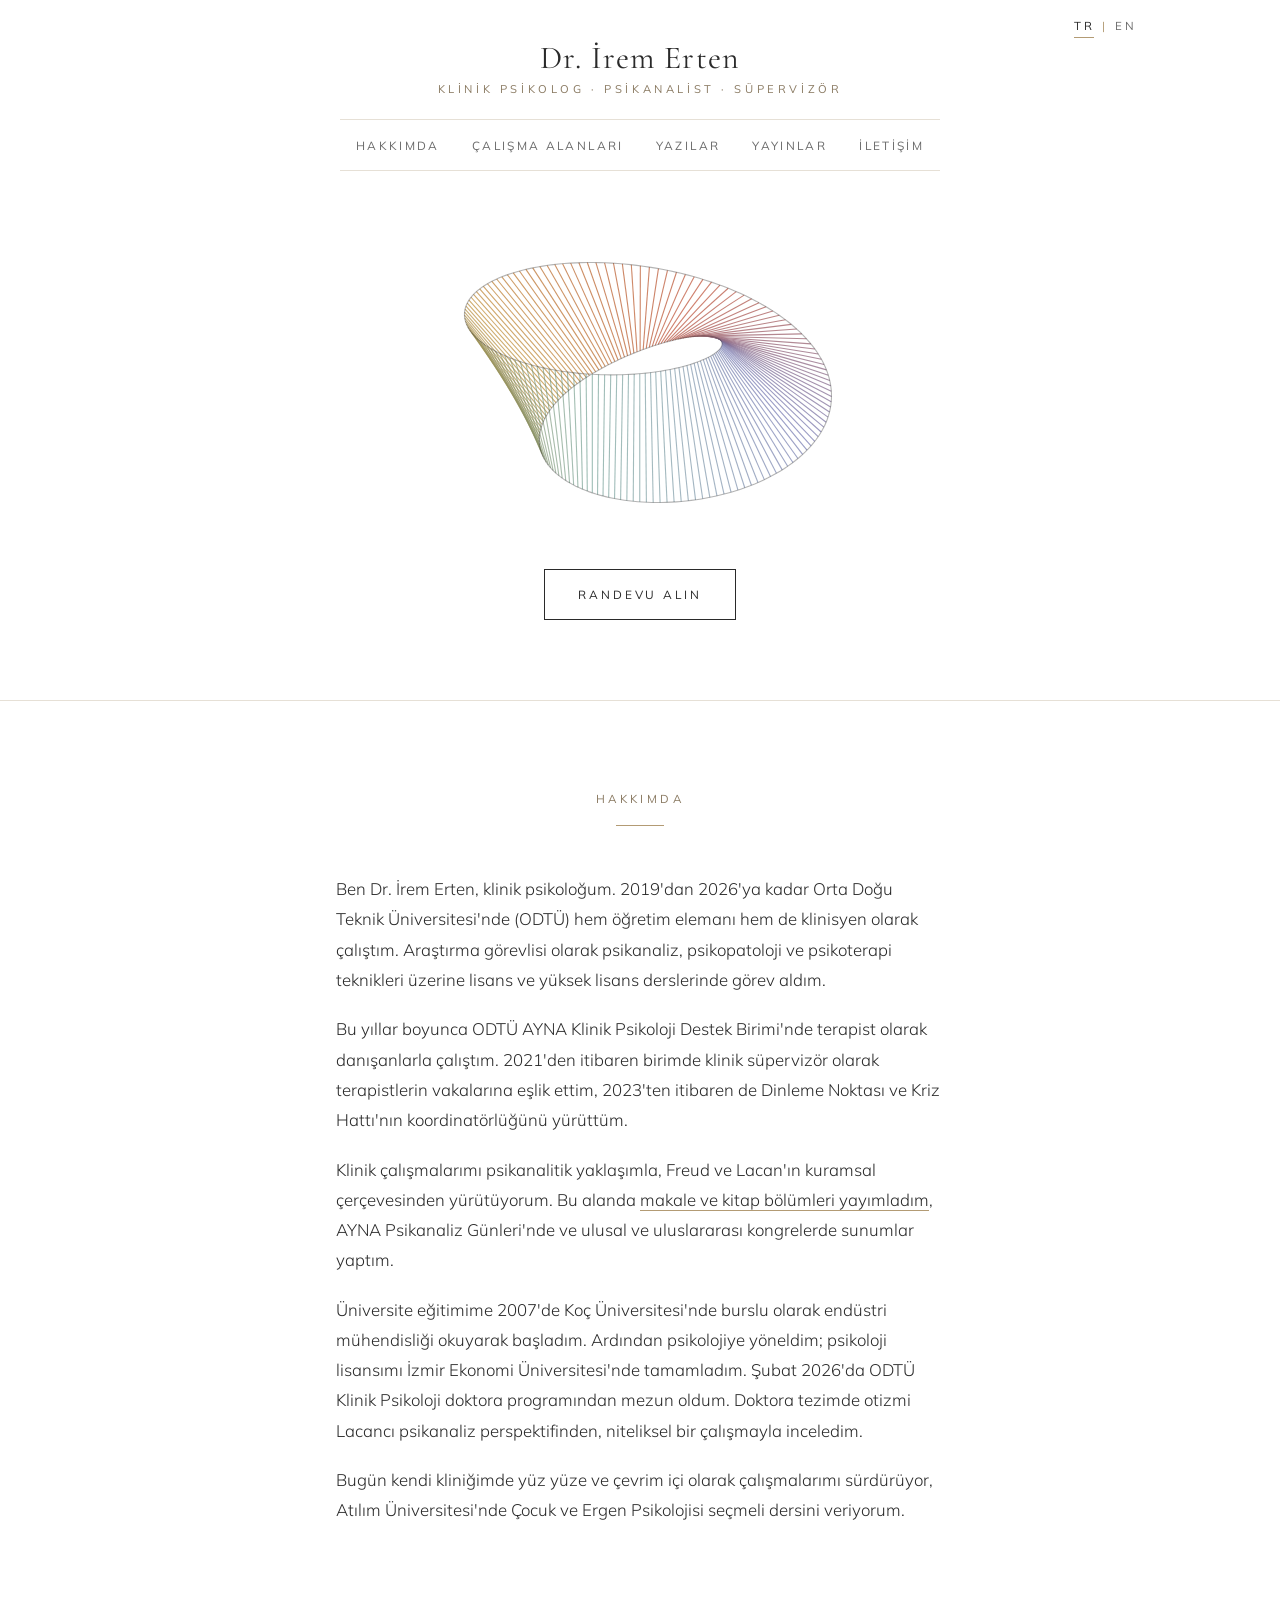
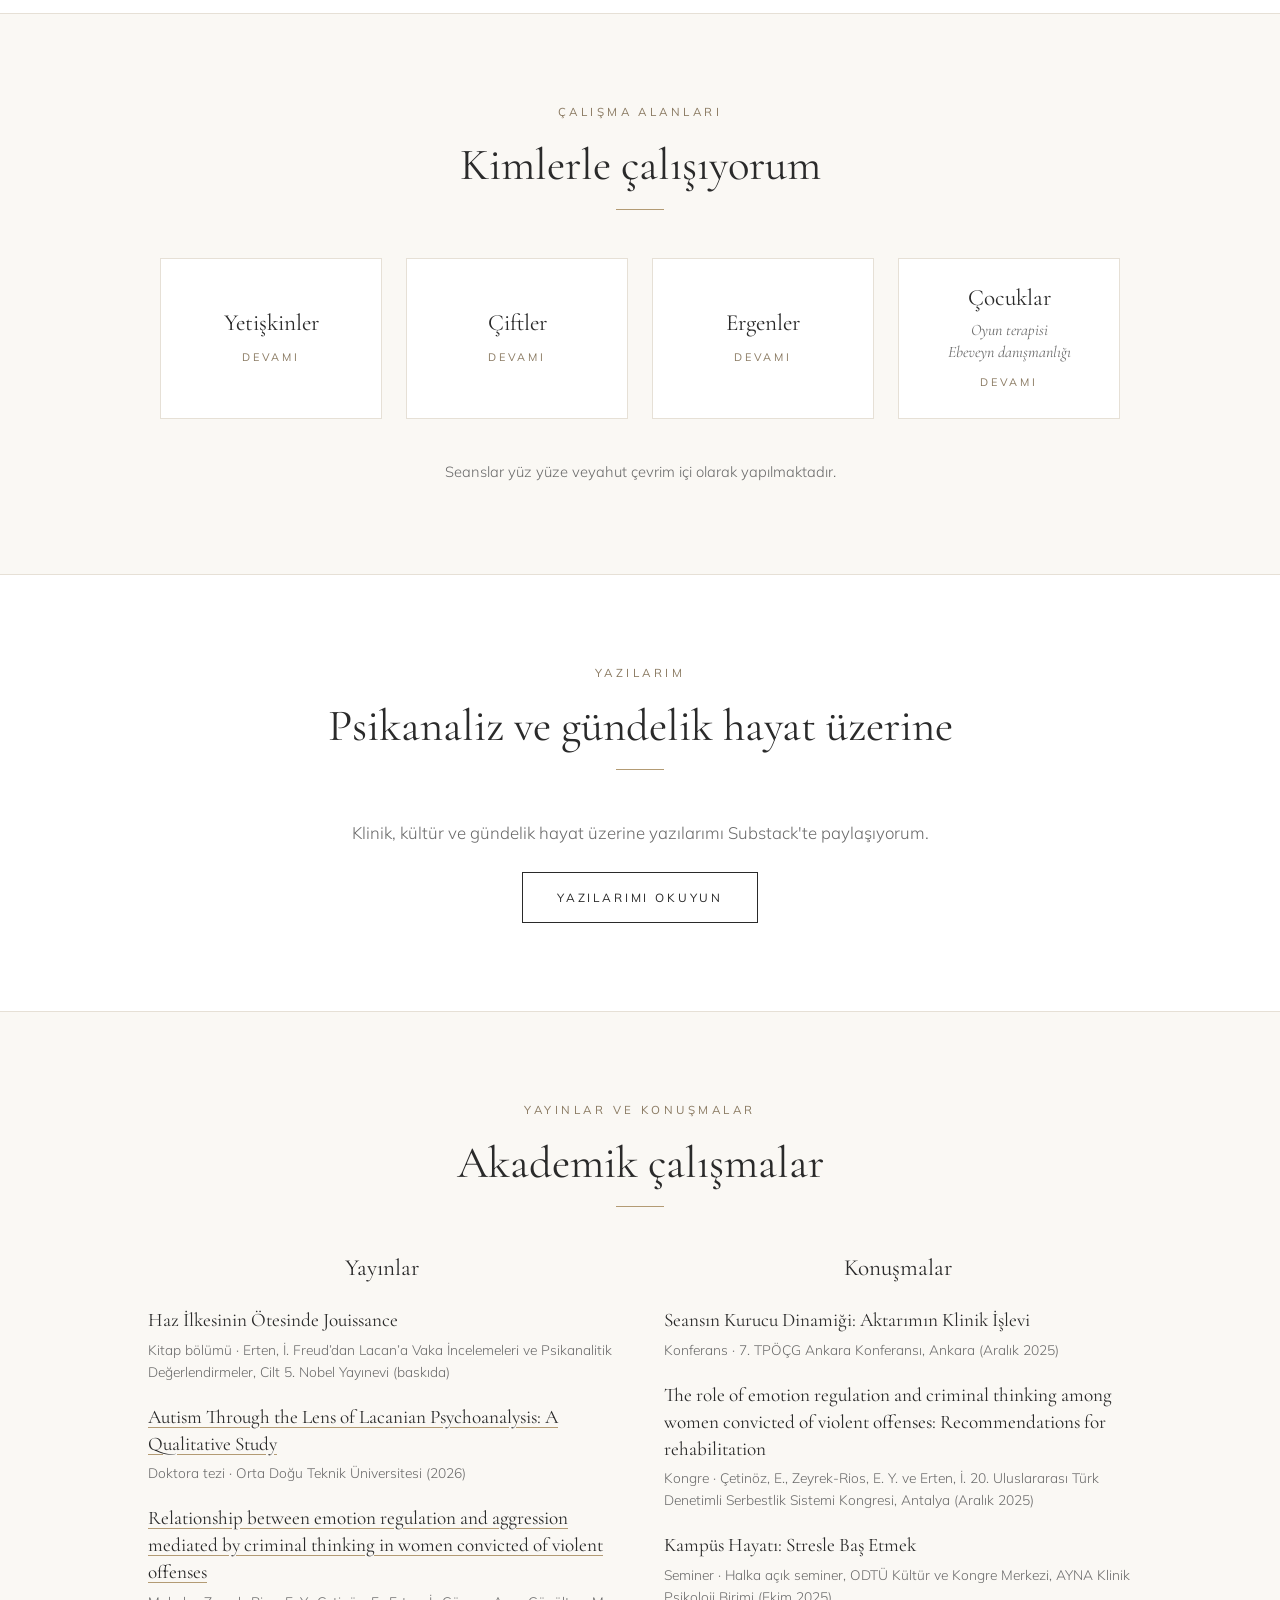
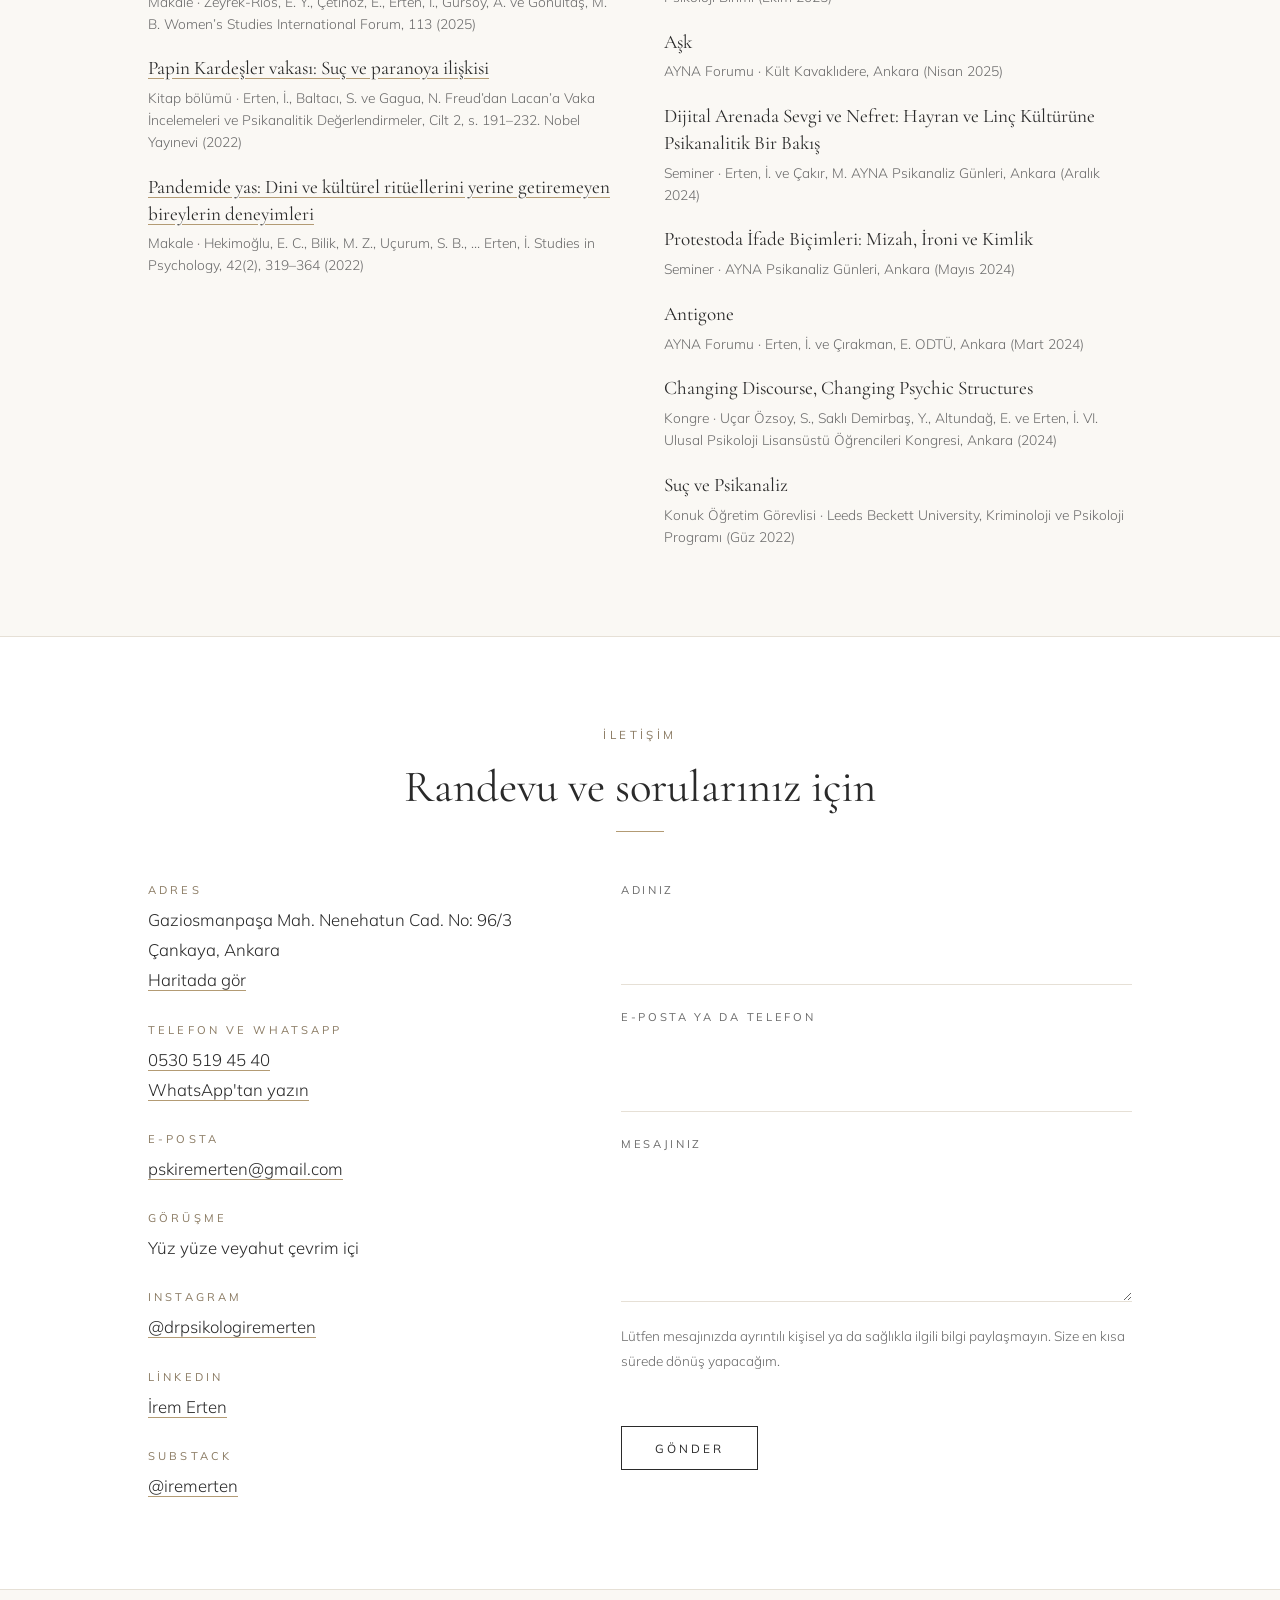
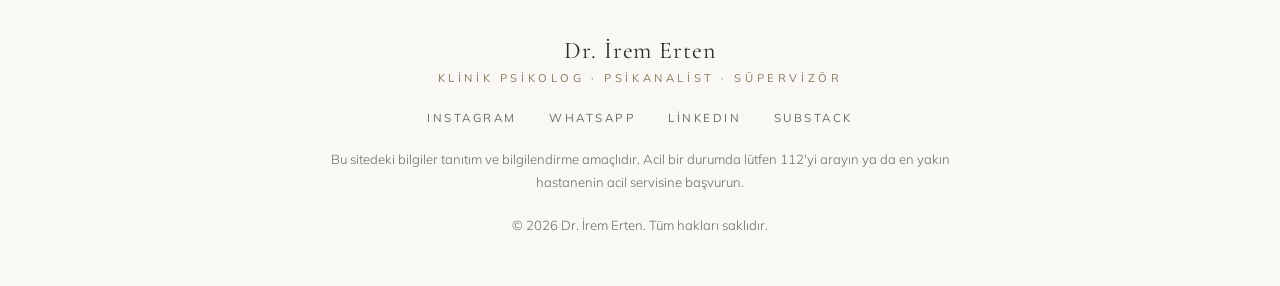
==== commit e07408a9: "Google başlıklarında Dr. yerine Psk. Dr. kullan Co-Authored-By: Claude Opus 5.5 <noreply@anthropic.c" ====
--- a/index.html
+++ b/index.html
@@ -3,9 +3,9 @@
 <head>
 <meta charset="utf-8">
 <meta name="viewport" content="width=device-width, initial-scale=1, viewport-fit=cover">
-<title>Psikolog Dr. İrem Erten | Klinik Psikolog, Psikanalist, Ankara</title>
+<title>Psk. Dr. İrem Erten | Klinik Psikolog, Psikanalist, Ankara</title>
 <meta name="claude:viewport-fit-sides" content="cover">
-<meta name="description" content="Klinik psikolog ve psikanalist Dr. İrem Erten. Yetişkin, çift, ergen ve çocuk terapisi, oyun terapisi, ebeveyn danışmanlığı. Ankara'da yüz yüze veya çevrim içi.">
+<meta name="description" content="Psk. Dr. İrem Erten, klinik psikolog ve psikanalist. Yetişkin, çift, ergen ve çocuk terapisi, oyun terapisi, ebeveyn danışmanlığı. Ankara'da yüz yüze veya çevrim içi.">
 <meta property="og:title" content="Dr. İrem Erten, Klinik Psikolog">
 <meta property="og:description" content="Klinik psikolog, psikanalist. Yüz yüze veyahut çevrim içi seanslar.">
 <meta property="og:type" content="website">
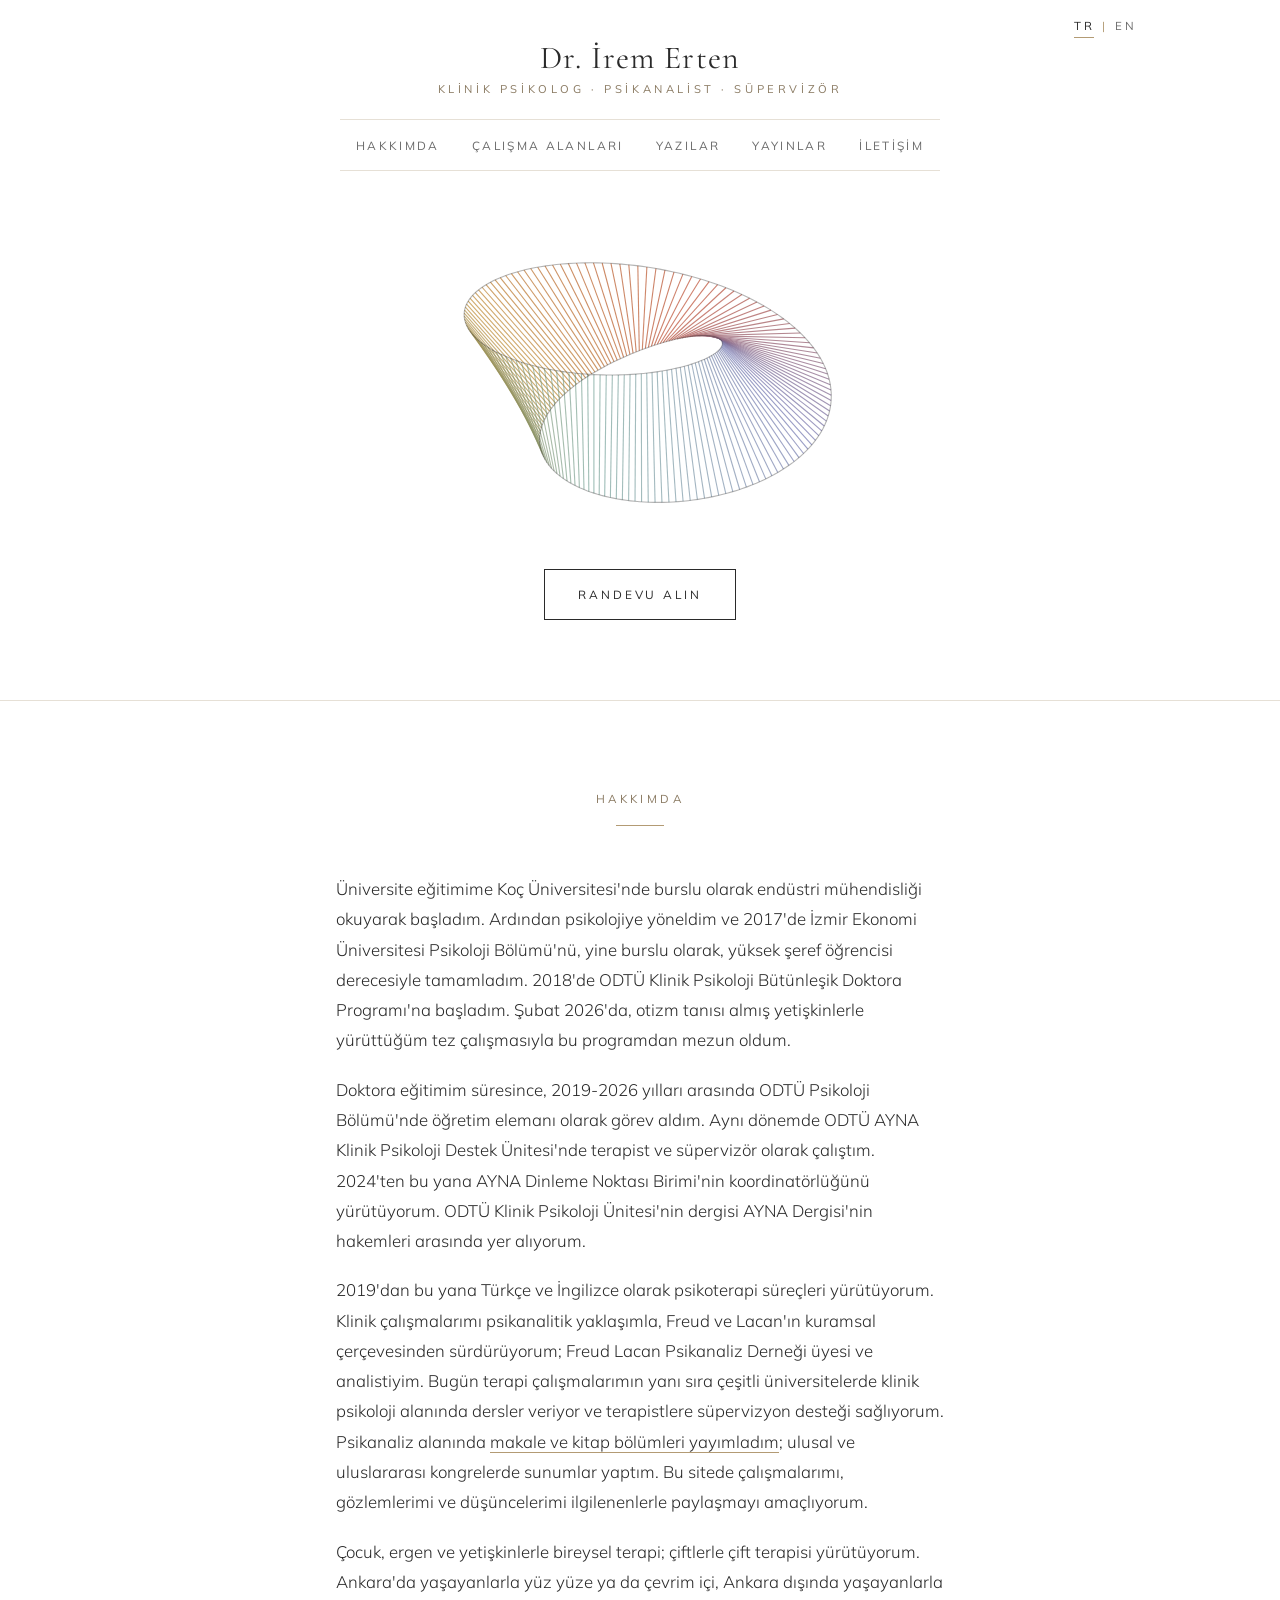
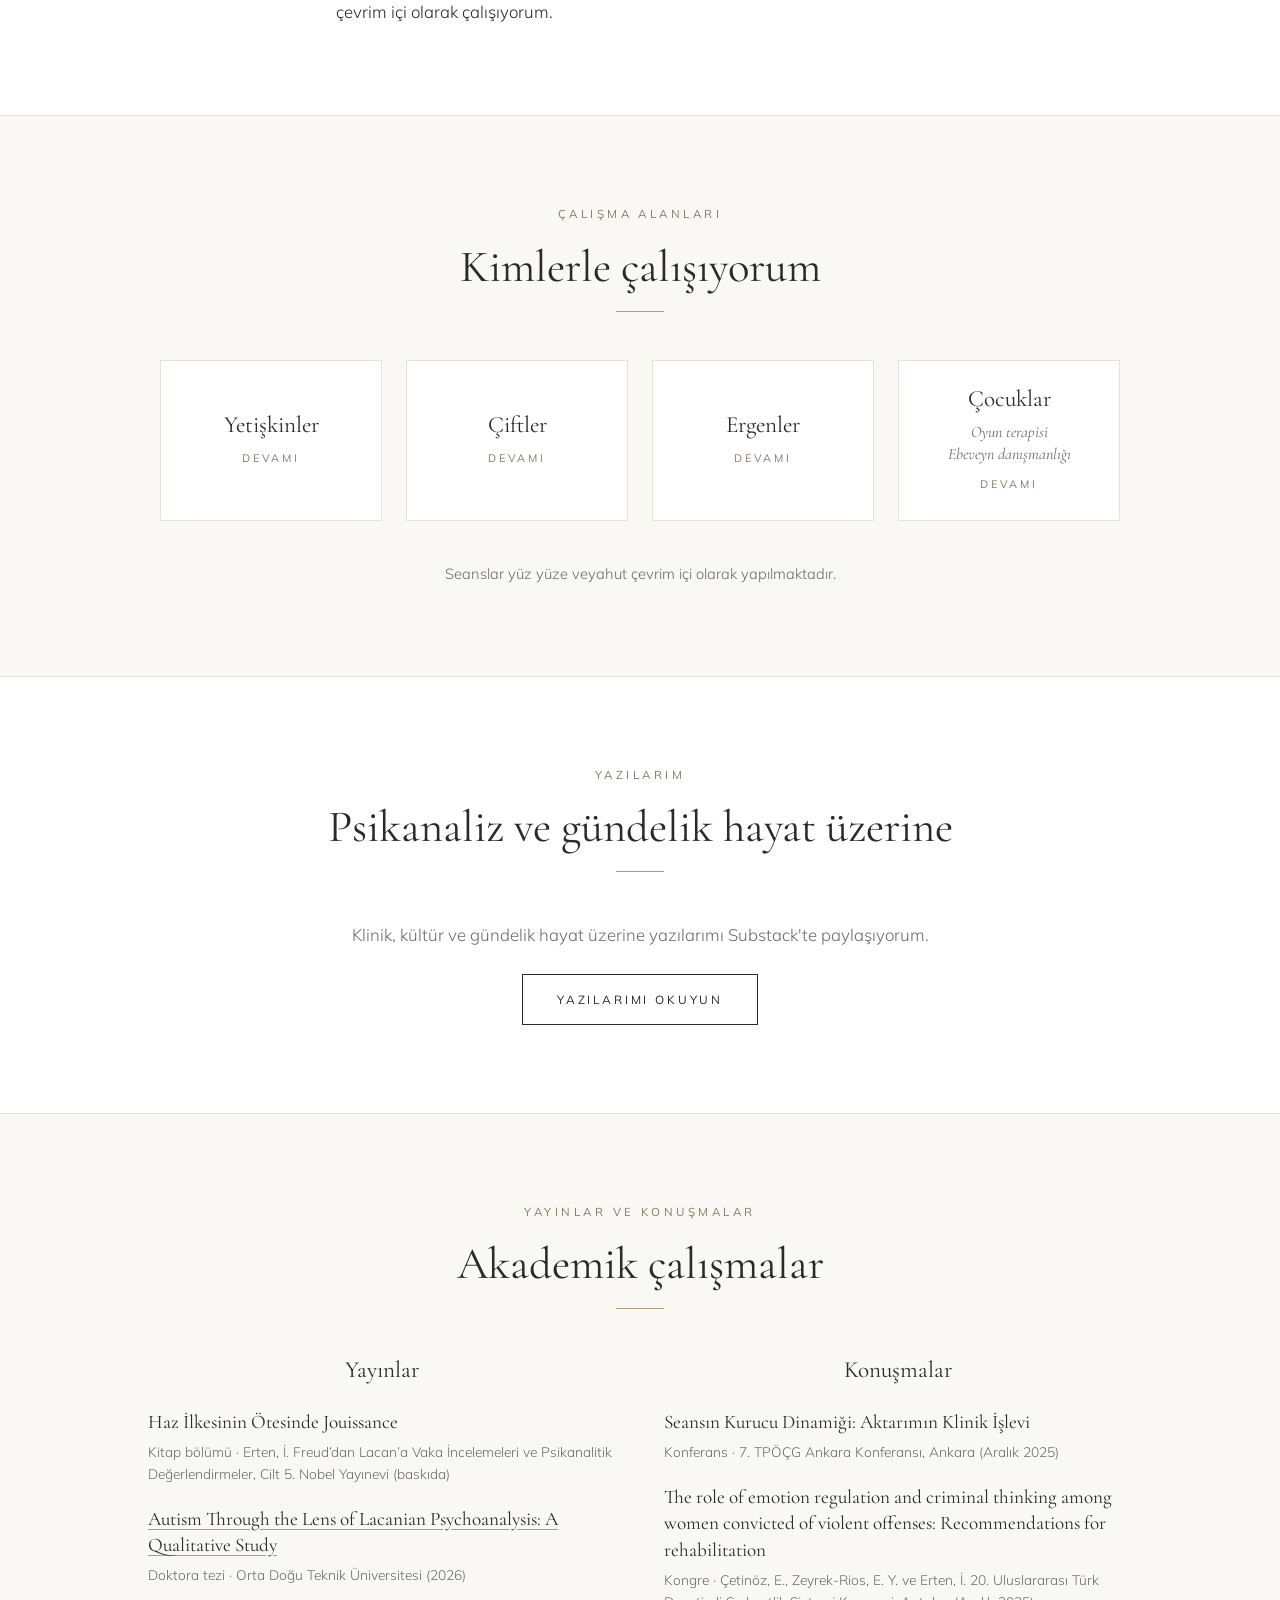
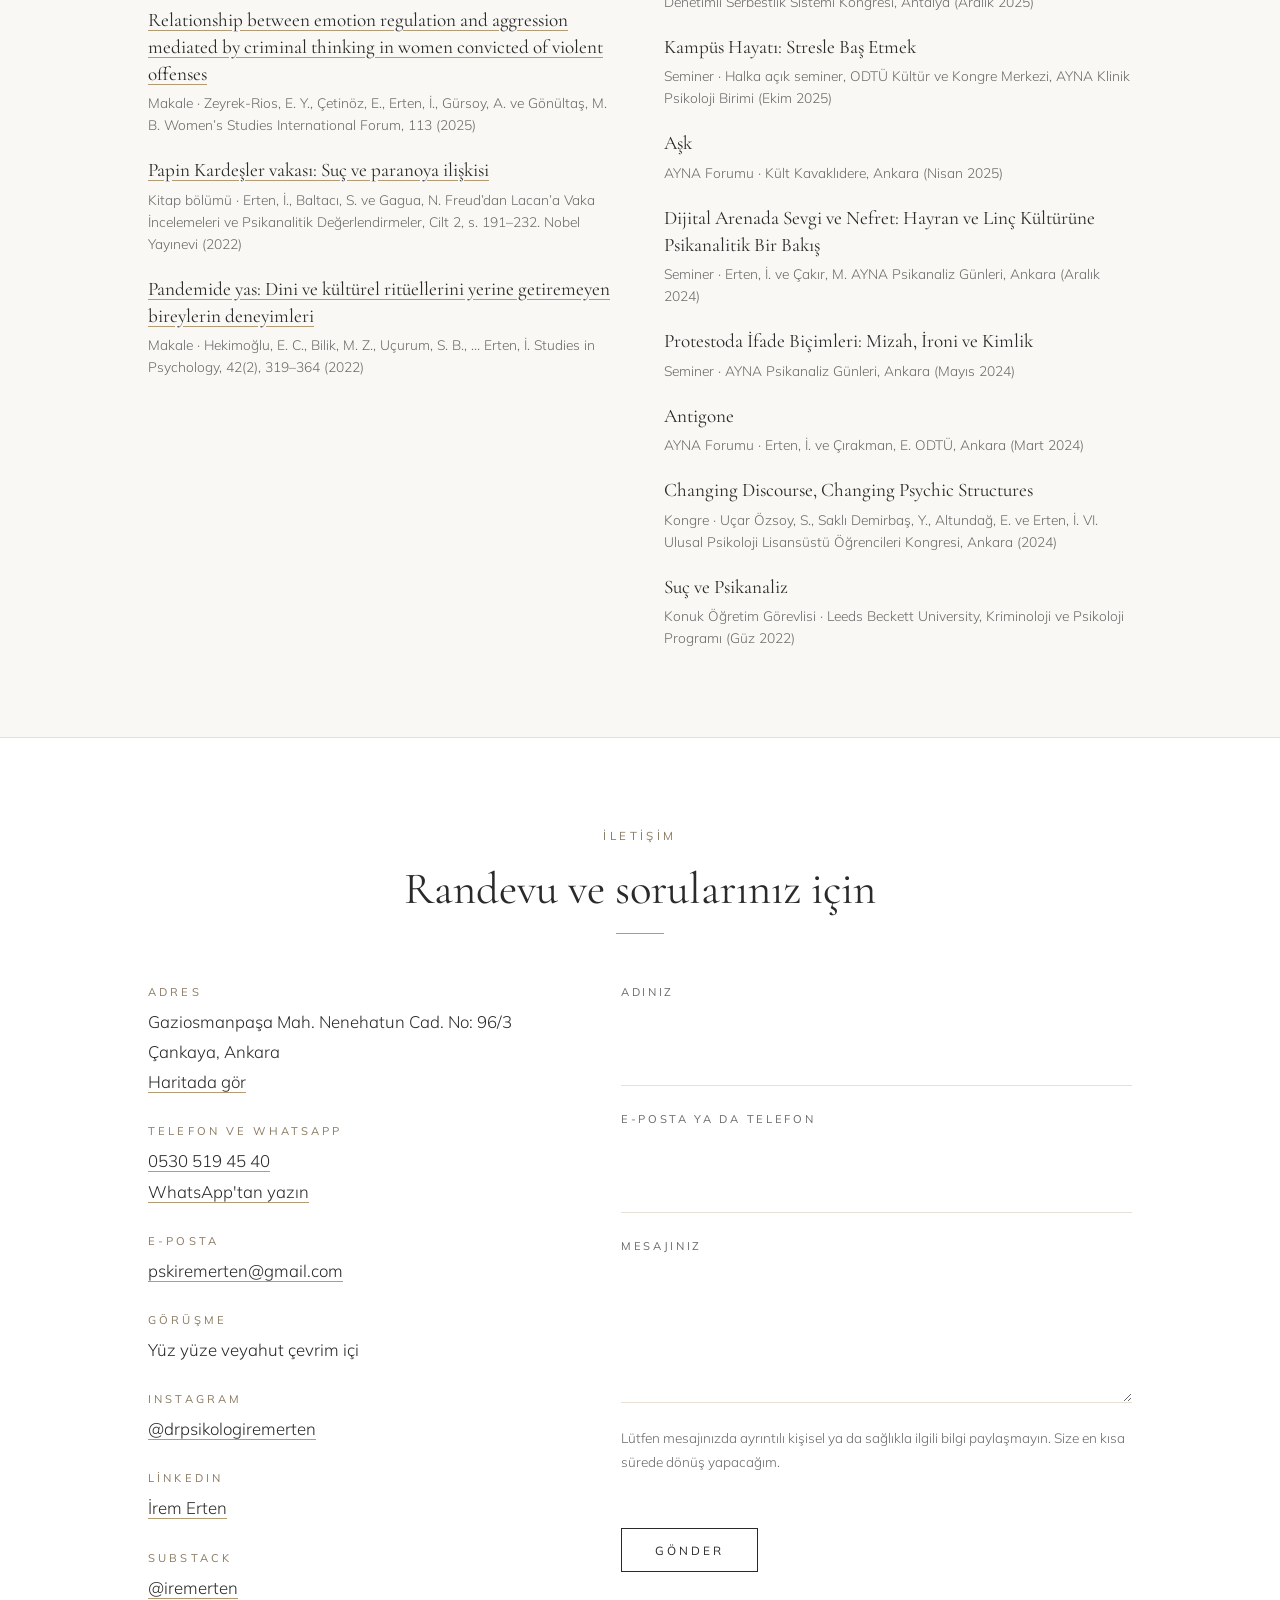
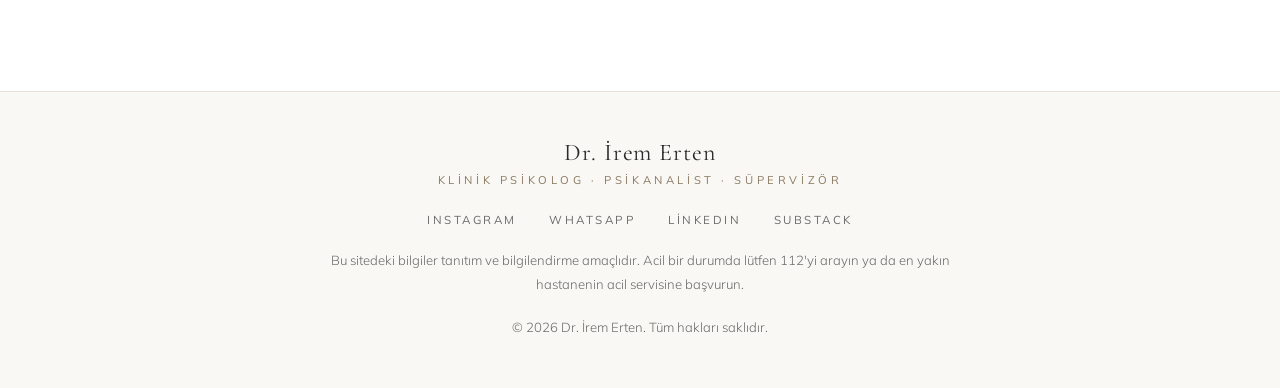
==== commit 200dcbda: "Hakkımda metnini İrem'in yeni metniyle güncelle (TR + EN) Co-Authored-By: Claude Opus 5.5 <noreply@a" ====
--- a/index.html
+++ b/index.html
@@ -71,11 +71,10 @@
     <div class="wrap">
       <div class="head"><p class="kicker">Hakkımda</p><span class="rule"></span></div>
       <div class="prose">
-        <p>Ben Dr. İrem Erten, klinik psikoloğum. 2019'dan 2026'ya kadar Orta Doğu Teknik Üniversitesi'nde (ODTÜ) hem öğretim elemanı hem de klinisyen olarak çalıştım. Araştırma görevlisi olarak psikanaliz, psikopatoloji ve psikoterapi teknikleri üzerine lisans ve yüksek lisans derslerinde görev aldım.</p>
-        <p>Bu yıllar boyunca ODTÜ AYNA Klinik Psikoloji Destek Birimi'nde terapist olarak danışanlarla çalıştım. 2021'den itibaren birimde klinik süpervizör olarak terapistlerin vakalarına eşlik ettim, 2023'ten itibaren de Dinleme Noktası ve Kriz Hattı'nın koordinatörlüğünü yürüttüm.</p>
-        <p>Klinik çalışmalarımı psikanalitik yaklaşımla, Freud ve Lacan'ın kuramsal çerçevesinden yürütüyorum. Bu alanda <a href="#yayinlar">makale ve kitap bölümleri yayımladım</a>, AYNA Psikanaliz Günleri'nde ve ulusal ve uluslararası kongrelerde sunumlar yaptım.</p>
-        <p>Üniversite eğitimime 2007'de Koç Üniversitesi'nde burslu olarak endüstri mühendisliği okuyarak başladım. Ardından psikolojiye yöneldim; psikoloji lisansımı İzmir Ekonomi Üniversitesi'nde tamamladım. Şubat 2026'da ODTÜ Klinik Psikoloji doktora programından mezun oldum. Doktora tezimde otizmi Lacancı psikanaliz perspektifinden, niteliksel bir çalışmayla inceledim.</p>
-        <p>Bugün kendi kliniğimde yüz yüze ve çevrim içi olarak çalışmalarımı sürdürüyor, Atılım Üniversitesi'nde Çocuk ve Ergen Psikolojisi seçmeli dersini veriyorum.</p>
+        <p>Üniversite eğitimime Koç Üniversitesi'nde burslu olarak endüstri mühendisliği okuyarak başladım. Ardından psikolojiye yöneldim ve 2017'de İzmir Ekonomi Üniversitesi Psikoloji Bölümü'nü, yine burslu olarak, yüksek şeref öğrencisi derecesiyle tamamladım. 2018'de ODTÜ Klinik Psikoloji Bütünleşik Doktora Programı'na başladım. Şubat 2026'da, otizm tanısı almış yetişkinlerle yürüttüğüm tez çalışmasıyla bu programdan mezun oldum.</p>
+        <p>Doktora eğitimim süresince, 2019-2026 yılları arasında ODTÜ Psikoloji Bölümü'nde öğretim elemanı olarak görev aldım. Aynı dönemde ODTÜ AYNA Klinik Psikoloji Destek Ünitesi'nde terapist ve süpervizör olarak çalıştım. 2024'ten bu yana AYNA Dinleme Noktası Birimi'nin koordinatörlüğünü yürütüyorum. ODTÜ Klinik Psikoloji Ünitesi'nin dergisi AYNA Dergisi'nin hakemleri arasında yer alıyorum.</p>
+        <p>2019'dan bu yana Türkçe ve İngilizce olarak psikoterapi süreçleri yürütüyorum. Klinik çalışmalarımı psikanalitik yaklaşımla, Freud ve Lacan'ın kuramsal çerçevesinden sürdürüyorum; Freud Lacan Psikanaliz Derneği üyesi ve analistiyim. Bugün terapi çalışmalarımın yanı sıra çeşitli üniversitelerde klinik psikoloji alanında dersler veriyor ve terapistlere süpervizyon desteği sağlıyorum. Psikanaliz alanında <a href="#yayinlar">makale ve kitap bölümleri yayımladım</a>; ulusal ve uluslararası kongrelerde sunumlar yaptım. Bu sitede çalışmalarımı, gözlemlerimi ve düşüncelerimi ilgilenenlerle paylaşmayı amaçlıyorum.</p>
+        <p>Çocuk, ergen ve yetişkinlerle bireysel terapi; çiftlerle çift terapisi yürütüyorum. Ankara'da yaşayanlarla yüz yüze ya da çevrim içi, Ankara dışında yaşayanlarla çevrim içi olarak çalışıyorum.</p>
       </div>
     </div>
   </section>
--- a/style.css
+++ b/style.css
@@ -58,6 +58,9 @@
 section.tint { background: var(--tint); }
 .prose { max-width: var(--measure); margin: 0 auto; display: grid; gap: 1.2rem; font-weight: 300; }
 .prose strong { font-weight: 400; }
+.prose h2 { font-size: clamp(1.6rem, 3vw, 2rem); margin-top: 1.8rem; }
+.prose .qa { display: grid; gap: .4rem; padding-top: 1rem; border-top: 1px solid var(--line); }
+.prose .qa h3 { font-size: 1.25rem; }
 .facts { list-style: none; margin: 3.5rem auto 0; padding: 2rem 0 0; max-width: 52rem; border-top: 1px solid var(--line); display: grid; grid-template-columns: repeat(4, minmax(0, 1fr)); gap: 1.5rem; text-align: center; }
 .facts b { display: block; font-family: var(--font-display); font-weight: 400; font-size: 1.3rem; }
 .facts span { font-size: .9rem; color: var(--muted); font-weight: 300; }
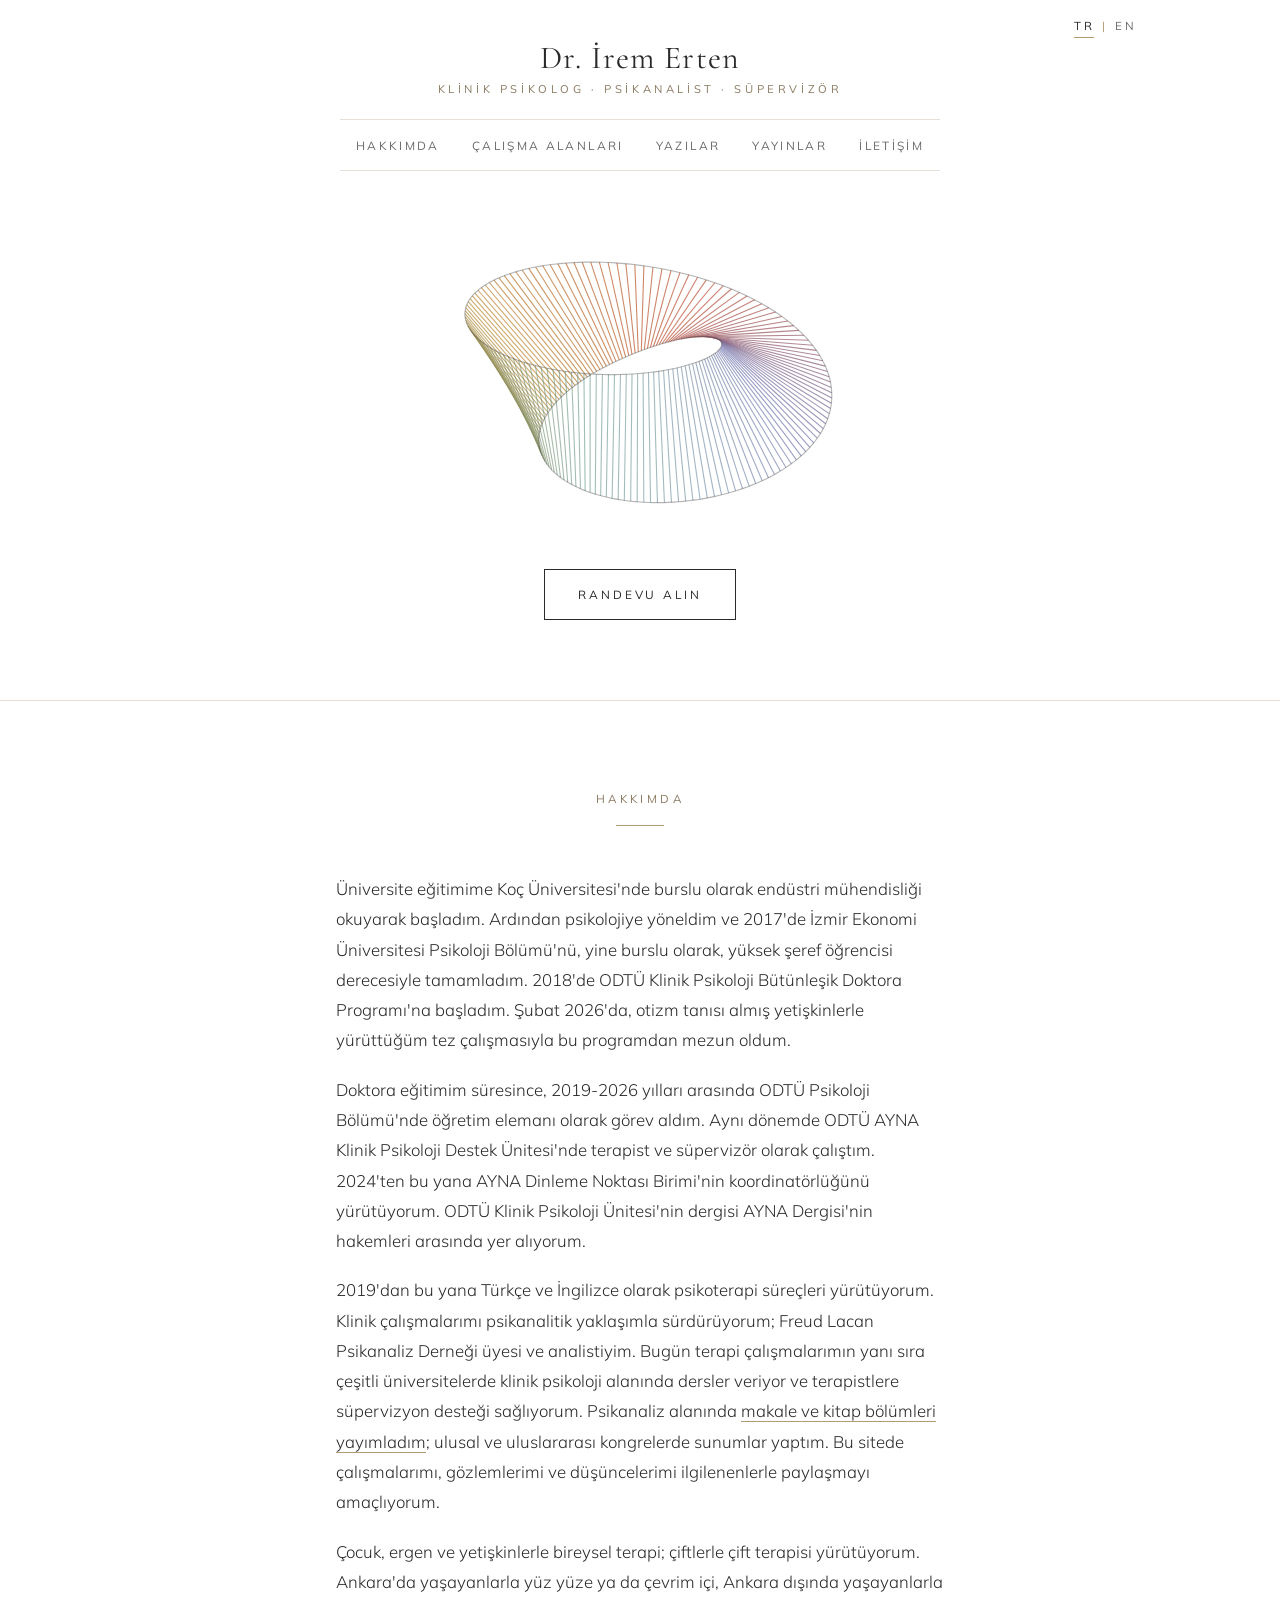
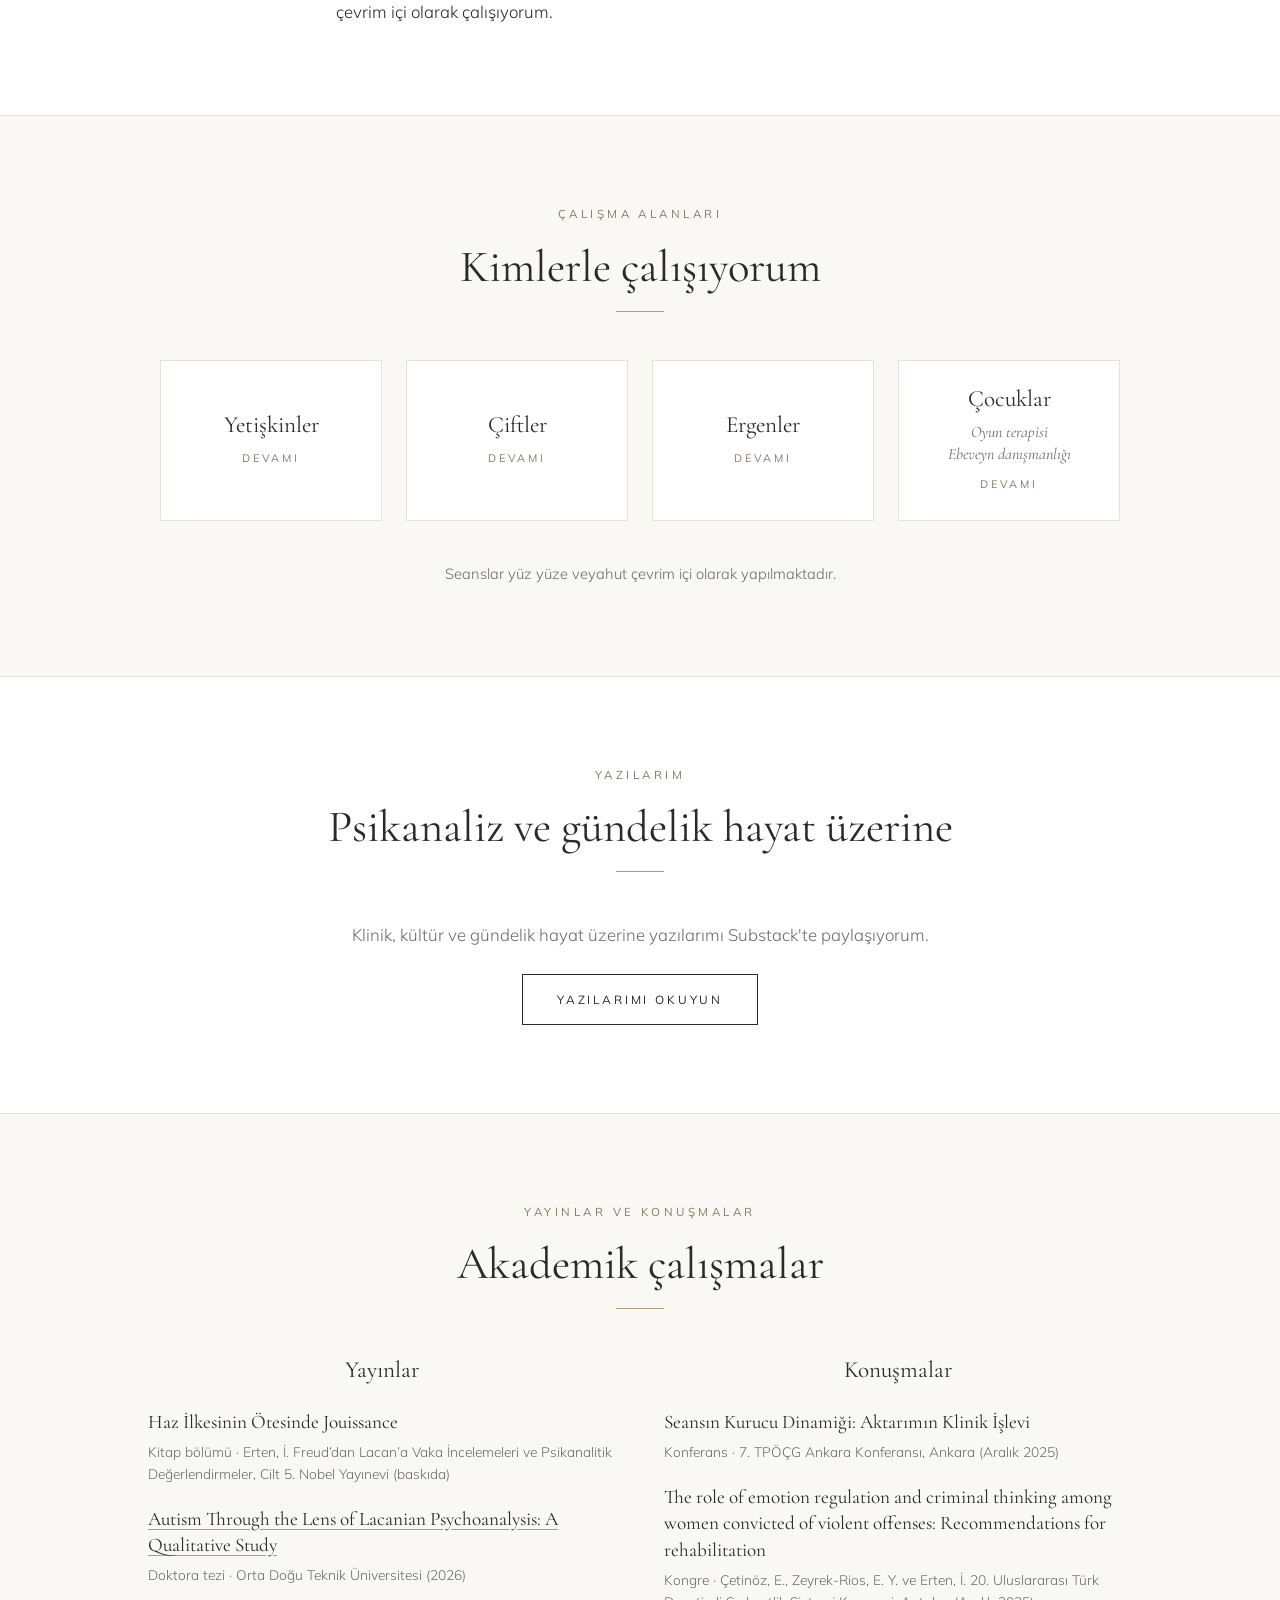
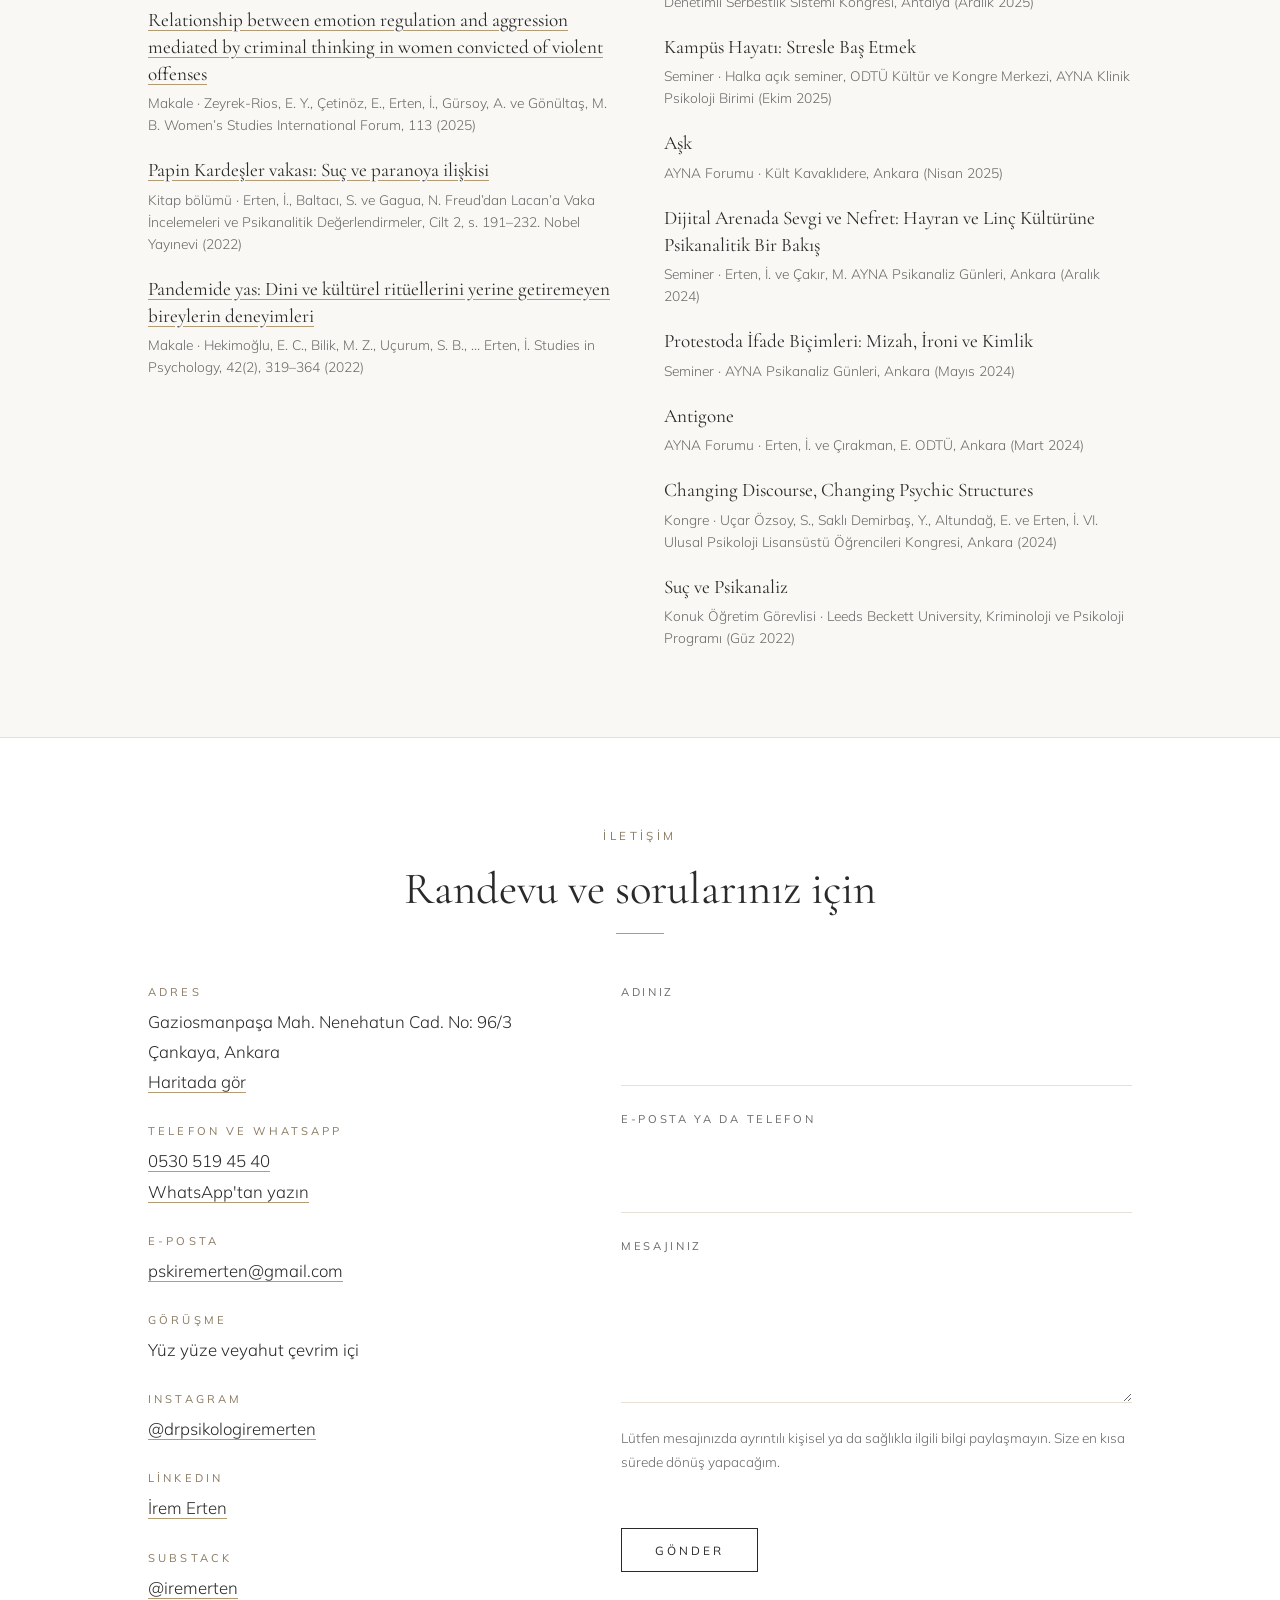
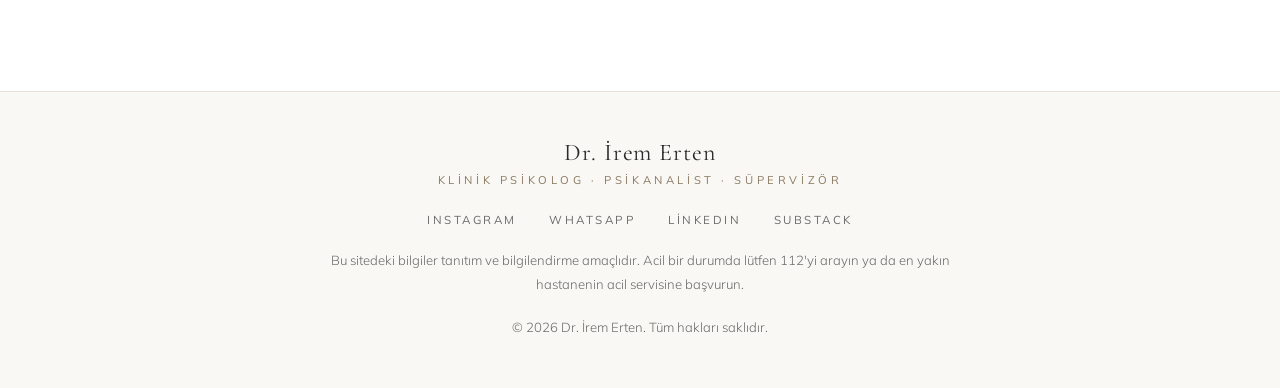
==== commit f58dd91b: "Hakkımda: Freud ve Lacan ifadesini çıkar Co-Authored-By: Claude Opus 5.5 <noreply@anthropic.com> Cla" ====
--- a/index.html
+++ b/index.html
@@ -73,7 +73,7 @@
       <div class="prose">
         <p>Üniversite eğitimime Koç Üniversitesi'nde burslu olarak endüstri mühendisliği okuyarak başladım. Ardından psikolojiye yöneldim ve 2017'de İzmir Ekonomi Üniversitesi Psikoloji Bölümü'nü, yine burslu olarak, yüksek şeref öğrencisi derecesiyle tamamladım. 2018'de ODTÜ Klinik Psikoloji Bütünleşik Doktora Programı'na başladım. Şubat 2026'da, otizm tanısı almış yetişkinlerle yürüttüğüm tez çalışmasıyla bu programdan mezun oldum.</p>
         <p>Doktora eğitimim süresince, 2019-2026 yılları arasında ODTÜ Psikoloji Bölümü'nde öğretim elemanı olarak görev aldım. Aynı dönemde ODTÜ AYNA Klinik Psikoloji Destek Ünitesi'nde terapist ve süpervizör olarak çalıştım. 2024'ten bu yana AYNA Dinleme Noktası Birimi'nin koordinatörlüğünü yürütüyorum. ODTÜ Klinik Psikoloji Ünitesi'nin dergisi AYNA Dergisi'nin hakemleri arasında yer alıyorum.</p>
-        <p>2019'dan bu yana Türkçe ve İngilizce olarak psikoterapi süreçleri yürütüyorum. Klinik çalışmalarımı psikanalitik yaklaşımla, Freud ve Lacan'ın kuramsal çerçevesinden sürdürüyorum; Freud Lacan Psikanaliz Derneği üyesi ve analistiyim. Bugün terapi çalışmalarımın yanı sıra çeşitli üniversitelerde klinik psikoloji alanında dersler veriyor ve terapistlere süpervizyon desteği sağlıyorum. Psikanaliz alanında <a href="#yayinlar">makale ve kitap bölümleri yayımladım</a>; ulusal ve uluslararası kongrelerde sunumlar yaptım. Bu sitede çalışmalarımı, gözlemlerimi ve düşüncelerimi ilgilenenlerle paylaşmayı amaçlıyorum.</p>
+        <p>2019'dan bu yana Türkçe ve İngilizce olarak psikoterapi süreçleri yürütüyorum. Klinik çalışmalarımı psikanalitik yaklaşımla sürdürüyorum; Freud Lacan Psikanaliz Derneği üyesi ve analistiyim. Bugün terapi çalışmalarımın yanı sıra çeşitli üniversitelerde klinik psikoloji alanında dersler veriyor ve terapistlere süpervizyon desteği sağlıyorum. Psikanaliz alanında <a href="#yayinlar">makale ve kitap bölümleri yayımladım</a>; ulusal ve uluslararası kongrelerde sunumlar yaptım. Bu sitede çalışmalarımı, gözlemlerimi ve düşüncelerimi ilgilenenlerle paylaşmayı amaçlıyorum.</p>
         <p>Çocuk, ergen ve yetişkinlerle bireysel terapi; çiftlerle çift terapisi yürütüyorum. Ankara'da yaşayanlarla yüz yüze ya da çevrim içi, Ankara dışında yaşayanlarla çevrim içi olarak çalışıyorum.</p>
       </div>
     </div>
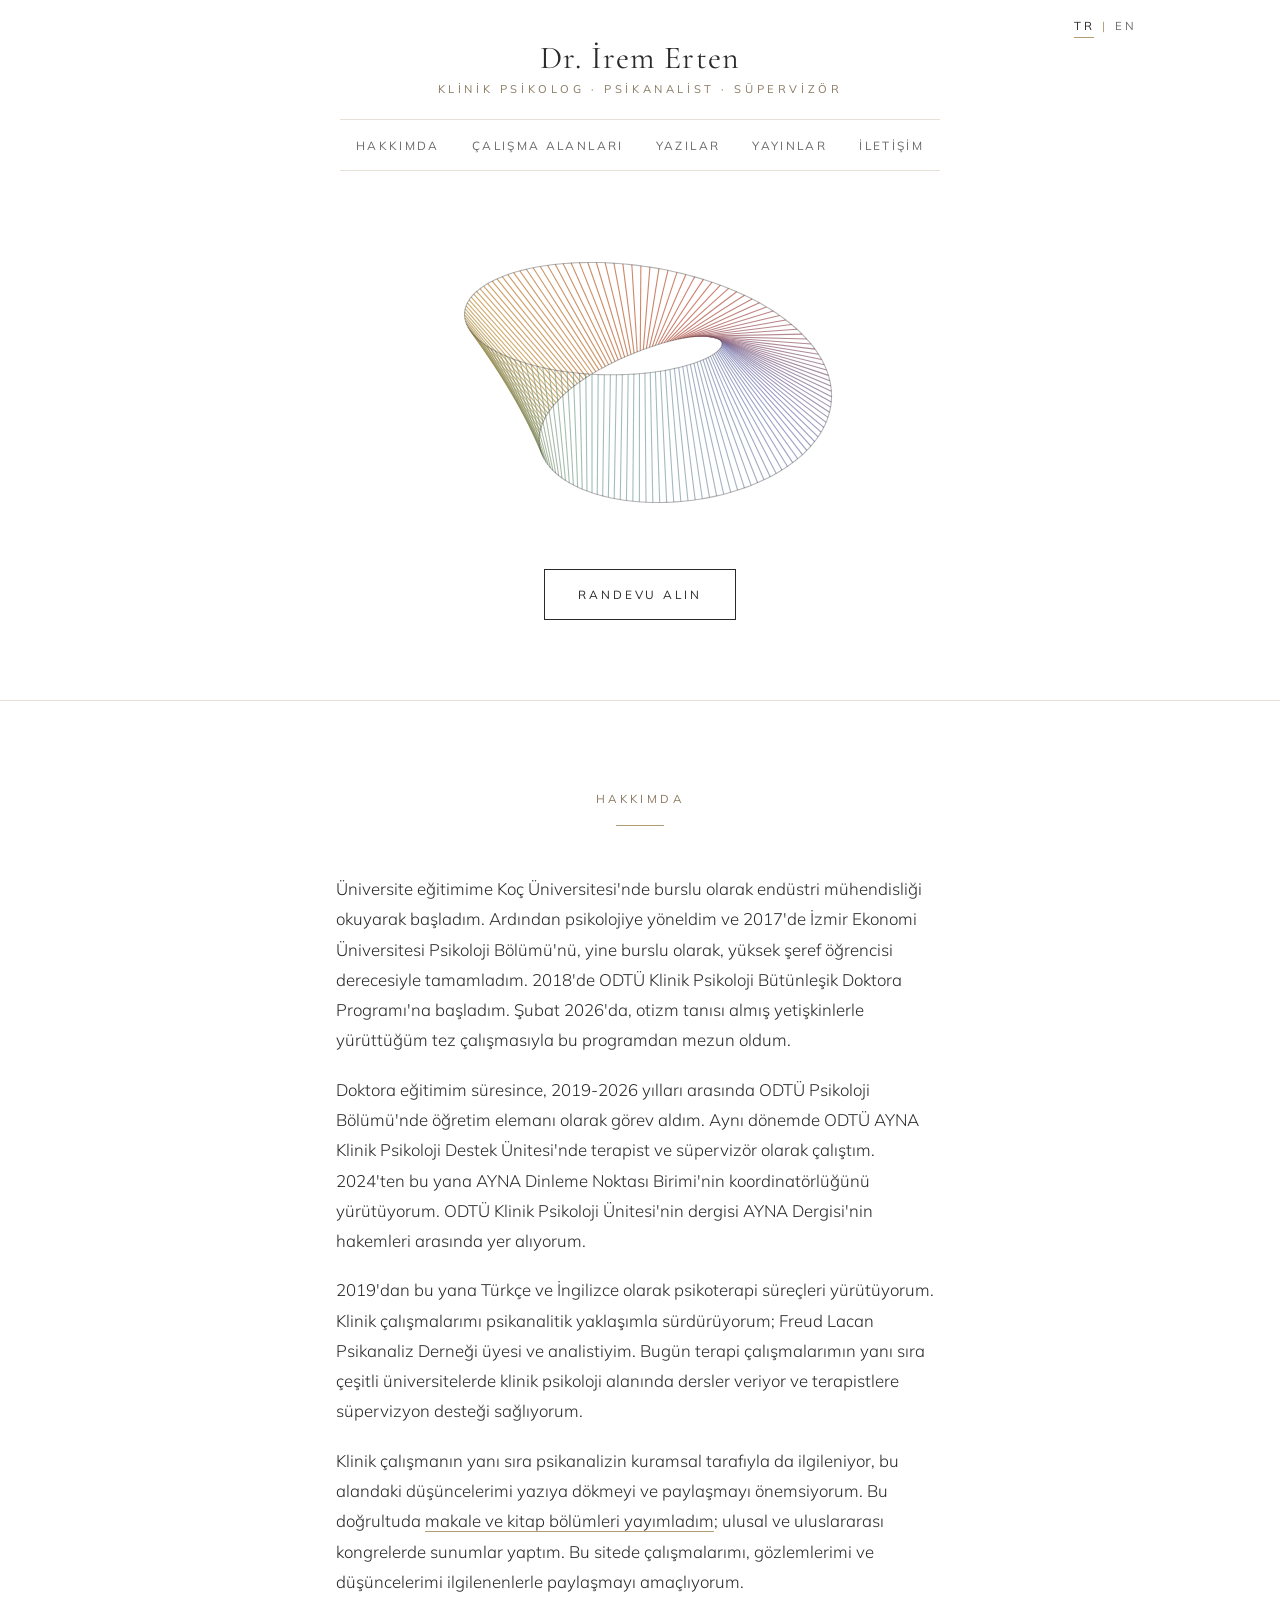
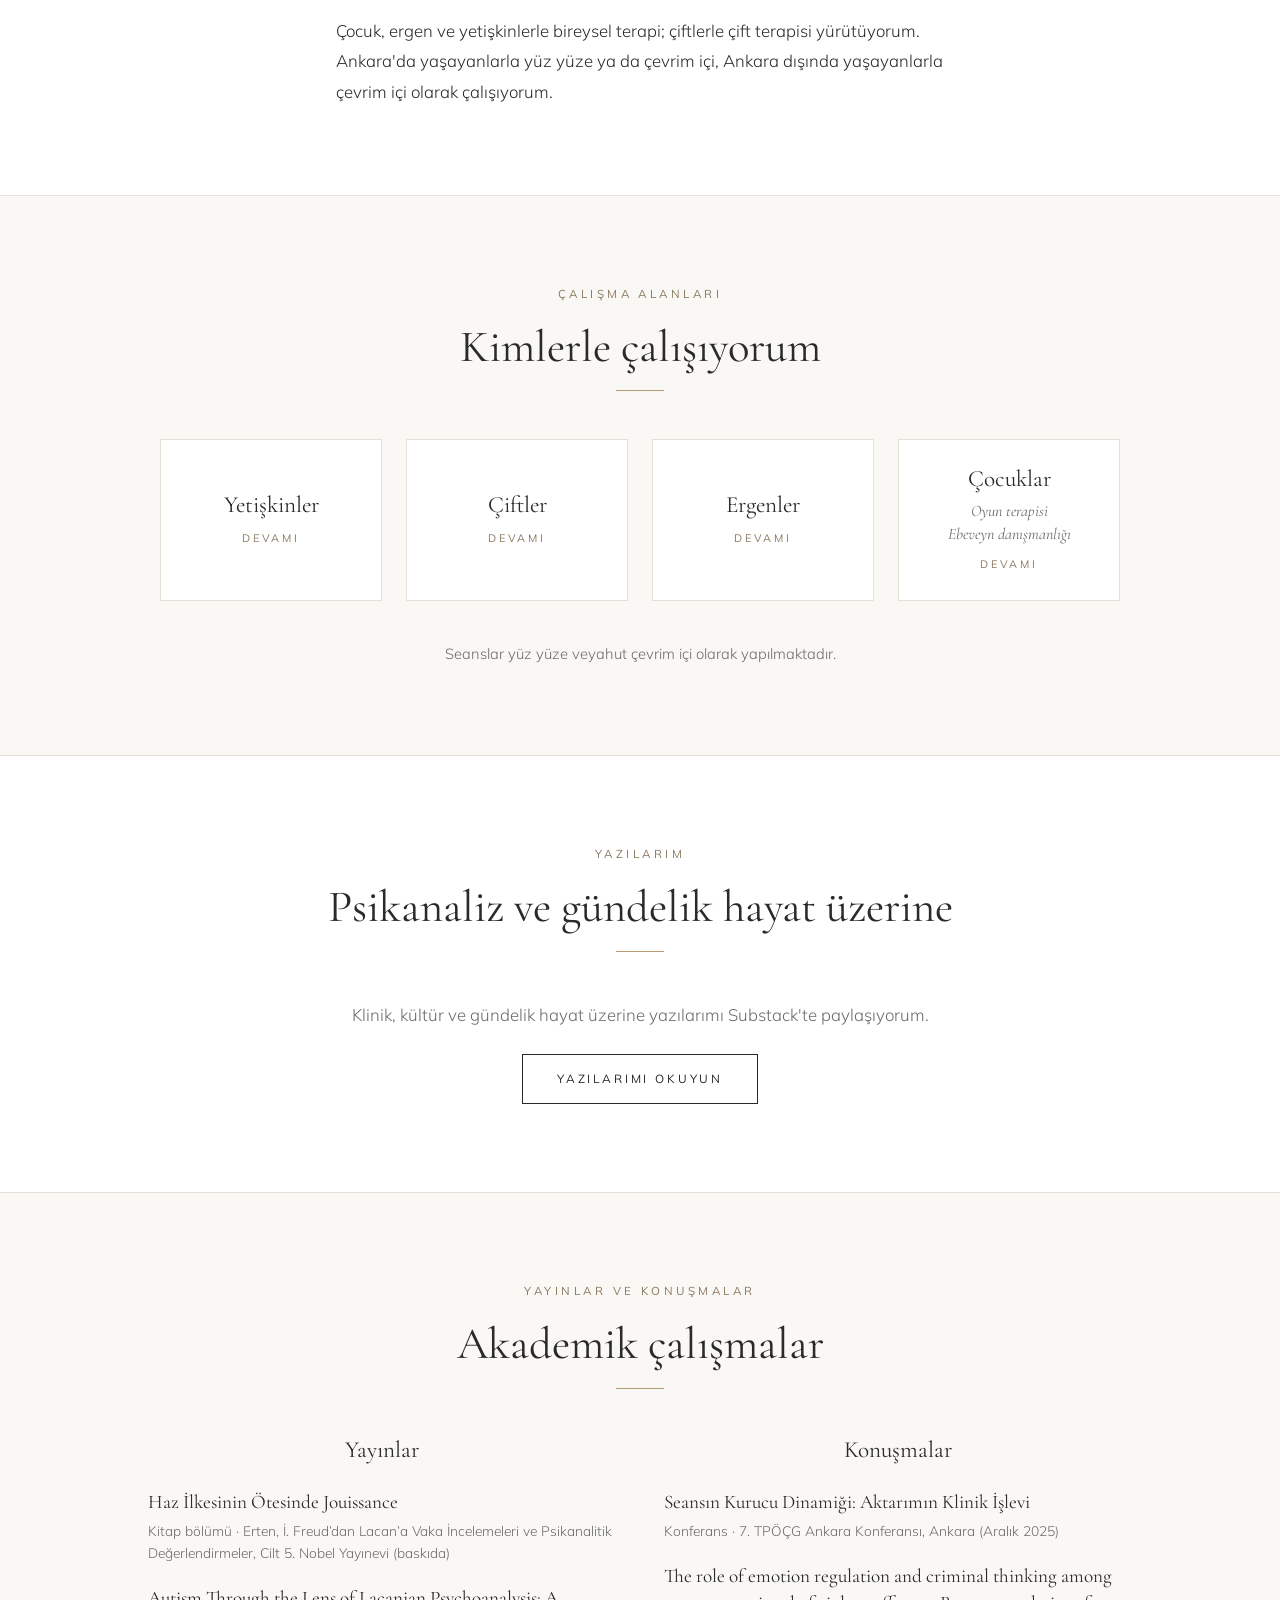
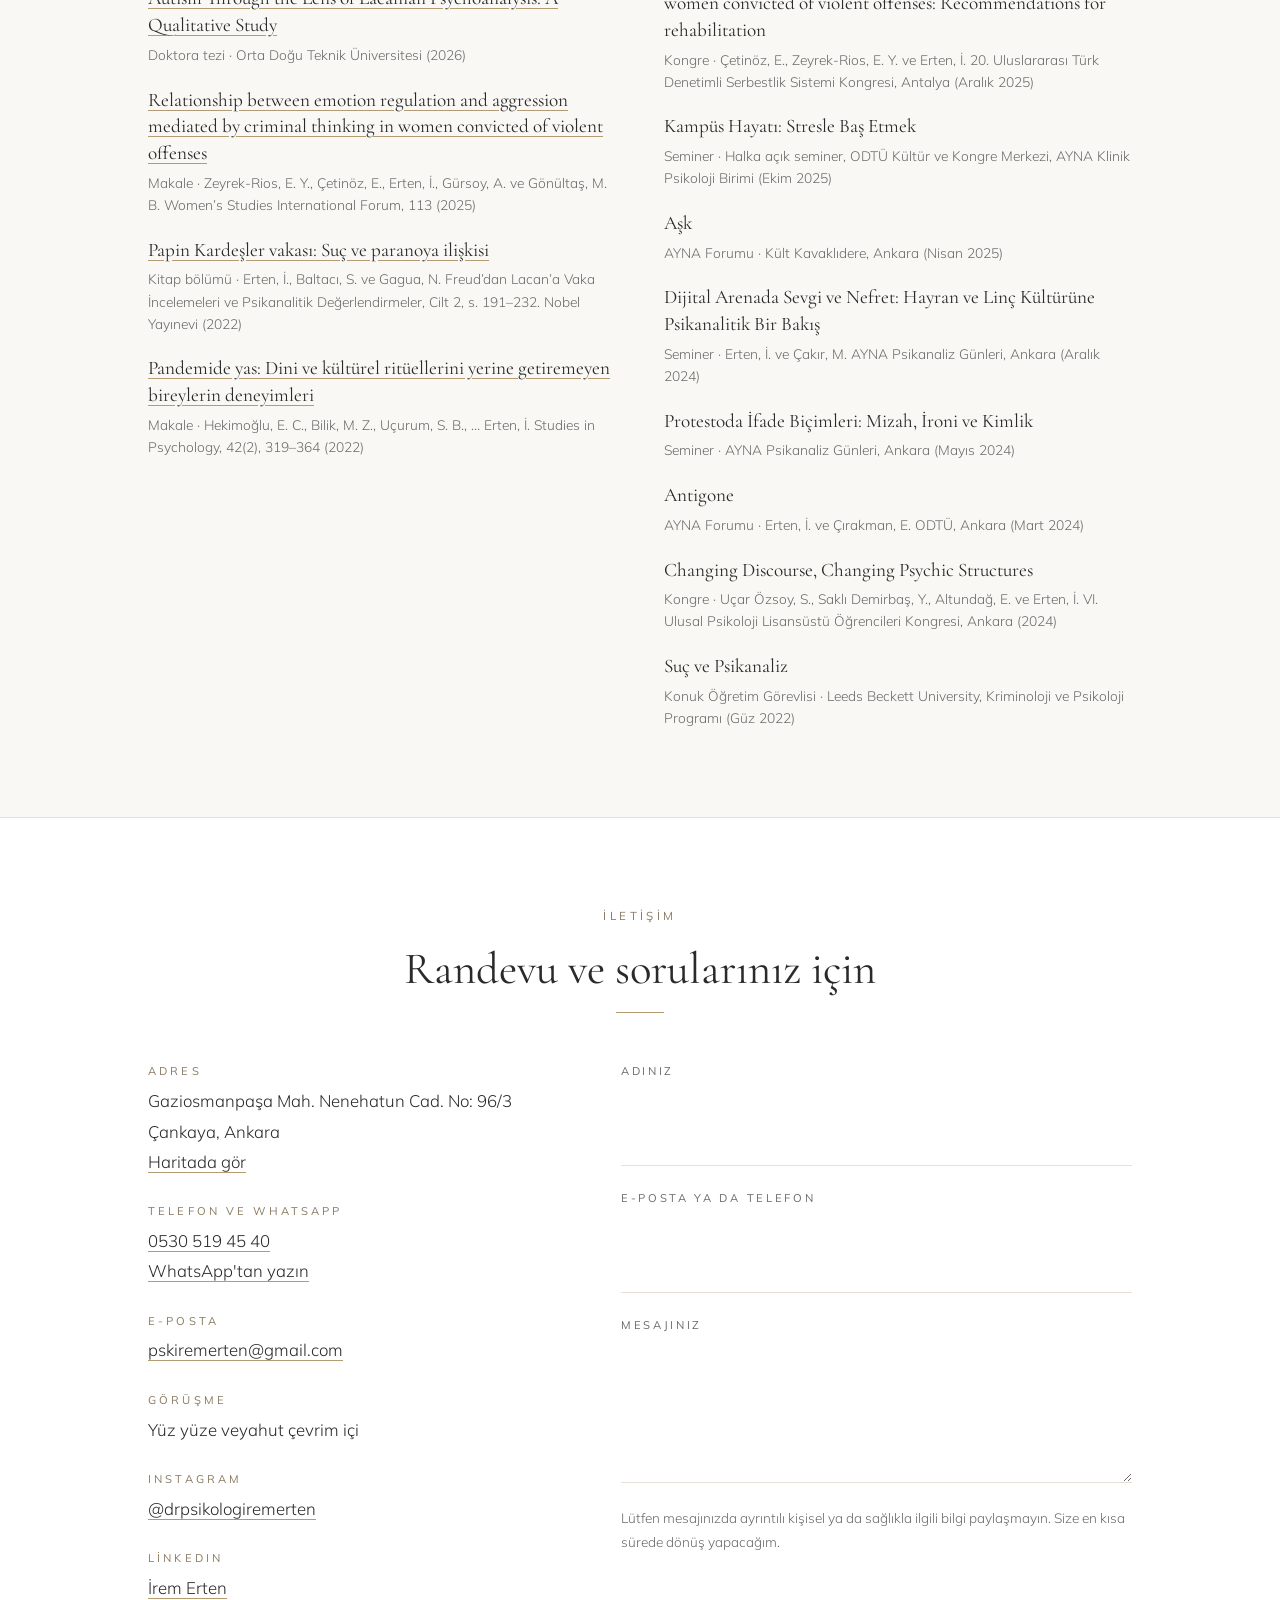
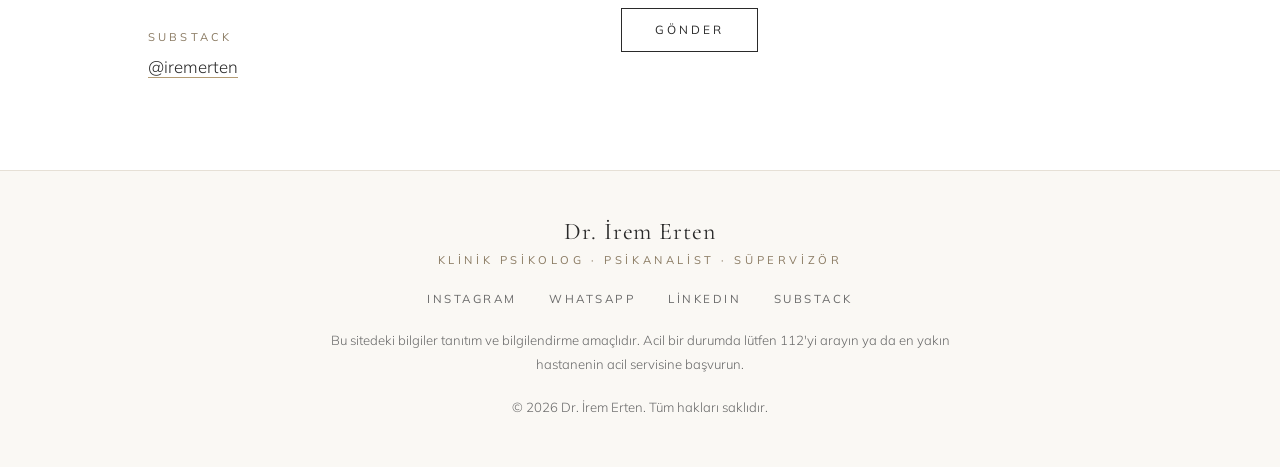
==== commit 71549693: "Hakkımda: yayınlar cümlesine geçiş ekle Co-Authored-By: Claude Opus 5.5 <noreply@anthropic.com> Clau" ====
--- a/index.html
+++ b/index.html
@@ -73,7 +73,8 @@
       <div class="prose">
         <p>Üniversite eğitimime Koç Üniversitesi'nde burslu olarak endüstri mühendisliği okuyarak başladım. Ardından psikolojiye yöneldim ve 2017'de İzmir Ekonomi Üniversitesi Psikoloji Bölümü'nü, yine burslu olarak, yüksek şeref öğrencisi derecesiyle tamamladım. 2018'de ODTÜ Klinik Psikoloji Bütünleşik Doktora Programı'na başladım. Şubat 2026'da, otizm tanısı almış yetişkinlerle yürüttüğüm tez çalışmasıyla bu programdan mezun oldum.</p>
         <p>Doktora eğitimim süresince, 2019-2026 yılları arasında ODTÜ Psikoloji Bölümü'nde öğretim elemanı olarak görev aldım. Aynı dönemde ODTÜ AYNA Klinik Psikoloji Destek Ünitesi'nde terapist ve süpervizör olarak çalıştım. 2024'ten bu yana AYNA Dinleme Noktası Birimi'nin koordinatörlüğünü yürütüyorum. ODTÜ Klinik Psikoloji Ünitesi'nin dergisi AYNA Dergisi'nin hakemleri arasında yer alıyorum.</p>
-        <p>2019'dan bu yana Türkçe ve İngilizce olarak psikoterapi süreçleri yürütüyorum. Klinik çalışmalarımı psikanalitik yaklaşımla sürdürüyorum; Freud Lacan Psikanaliz Derneği üyesi ve analistiyim. Bugün terapi çalışmalarımın yanı sıra çeşitli üniversitelerde klinik psikoloji alanında dersler veriyor ve terapistlere süpervizyon desteği sağlıyorum. Psikanaliz alanında <a href="#yayinlar">makale ve kitap bölümleri yayımladım</a>; ulusal ve uluslararası kongrelerde sunumlar yaptım. Bu sitede çalışmalarımı, gözlemlerimi ve düşüncelerimi ilgilenenlerle paylaşmayı amaçlıyorum.</p>
+        <p>2019'dan bu yana Türkçe ve İngilizce olarak psikoterapi süreçleri yürütüyorum. Klinik çalışmalarımı psikanalitik yaklaşımla sürdürüyorum; Freud Lacan Psikanaliz Derneği üyesi ve analistiyim. Bugün terapi çalışmalarımın yanı sıra çeşitli üniversitelerde klinik psikoloji alanında dersler veriyor ve terapistlere süpervizyon desteği sağlıyorum.</p>
+        <p>Klinik çalışmanın yanı sıra psikanalizin kuramsal tarafıyla da ilgileniyor, bu alandaki düşüncelerimi yazıya dökmeyi ve paylaşmayı önemsiyorum. Bu doğrultuda <a href="#yayinlar">makale ve kitap bölümleri yayımladım</a>; ulusal ve uluslararası kongrelerde sunumlar yaptım. Bu sitede çalışmalarımı, gözlemlerimi ve düşüncelerimi ilgilenenlerle paylaşmayı amaçlıyorum.</p>
         <p>Çocuk, ergen ve yetişkinlerle bireysel terapi; çiftlerle çift terapisi yürütüyorum. Ankara'da yaşayanlarla yüz yüze ya da çevrim içi, Ankara dışında yaşayanlarla çevrim içi olarak çalışıyorum.</p>
       </div>
     </div>
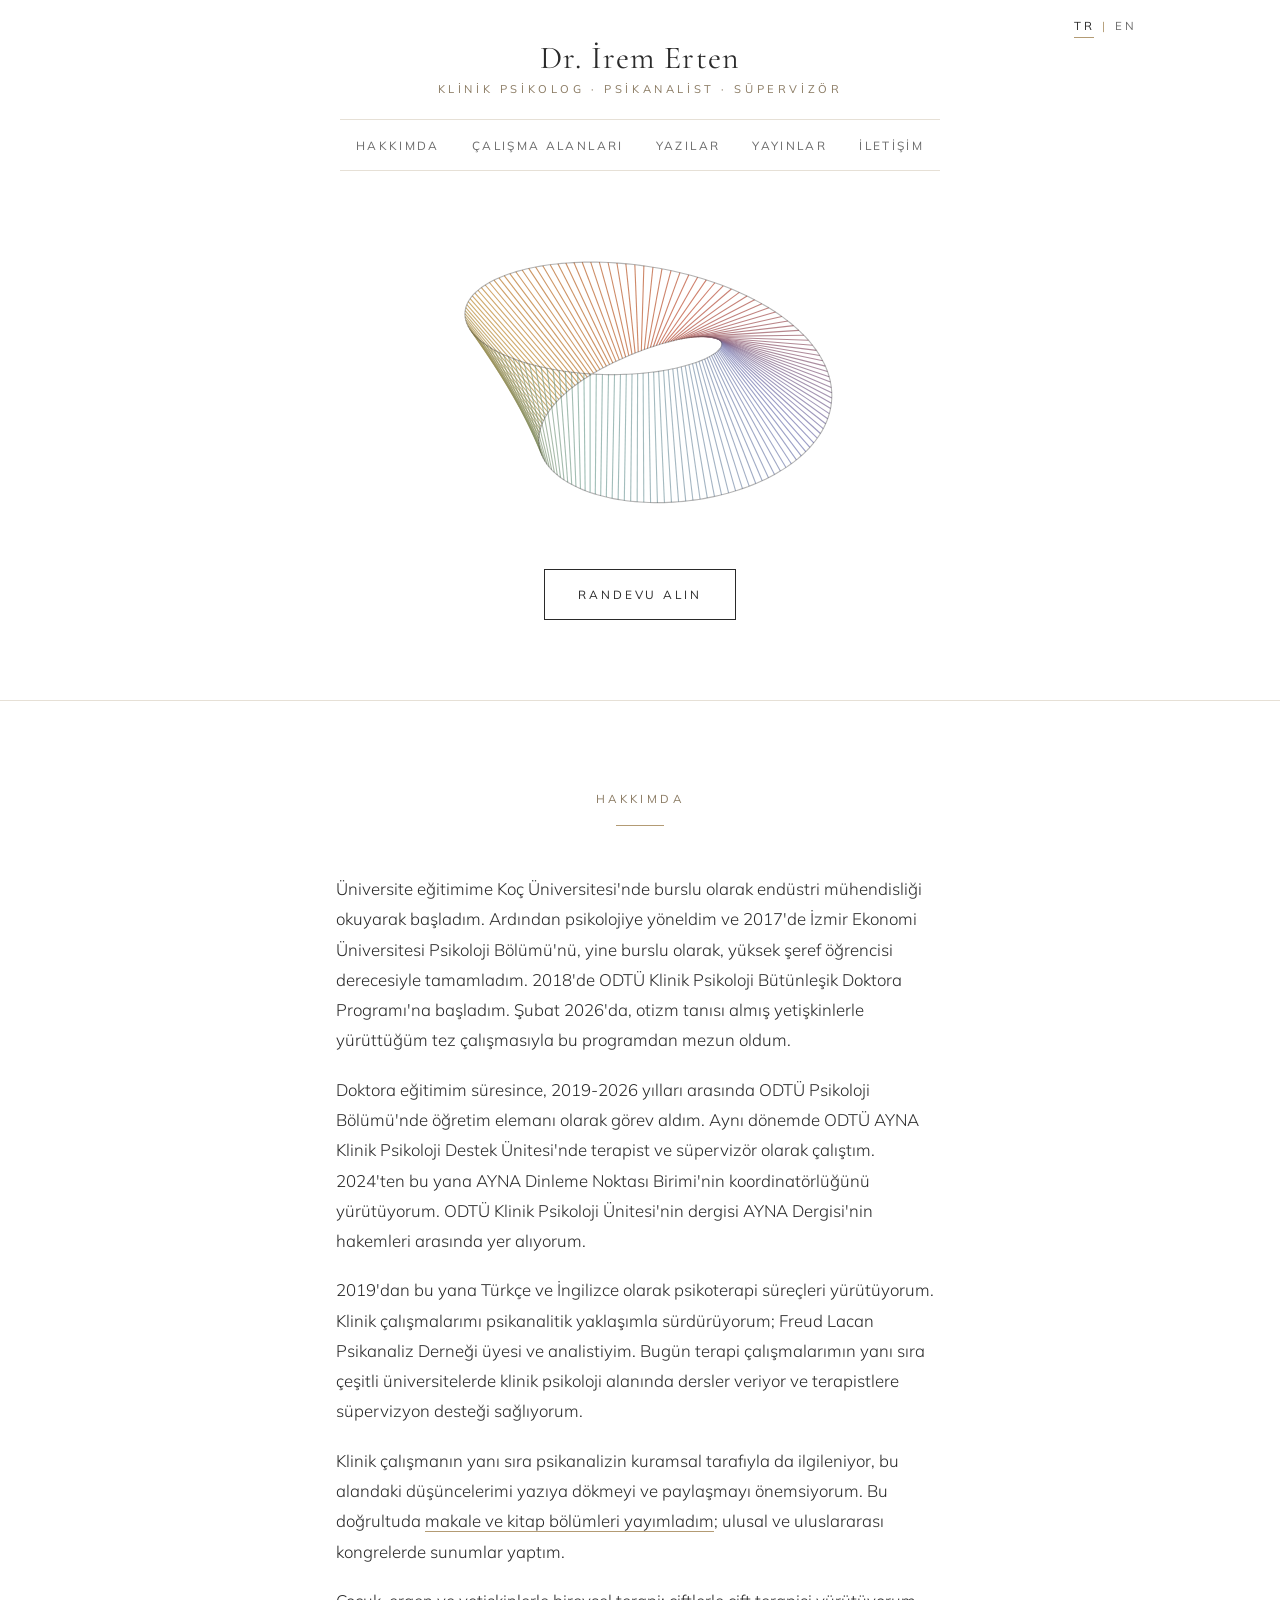
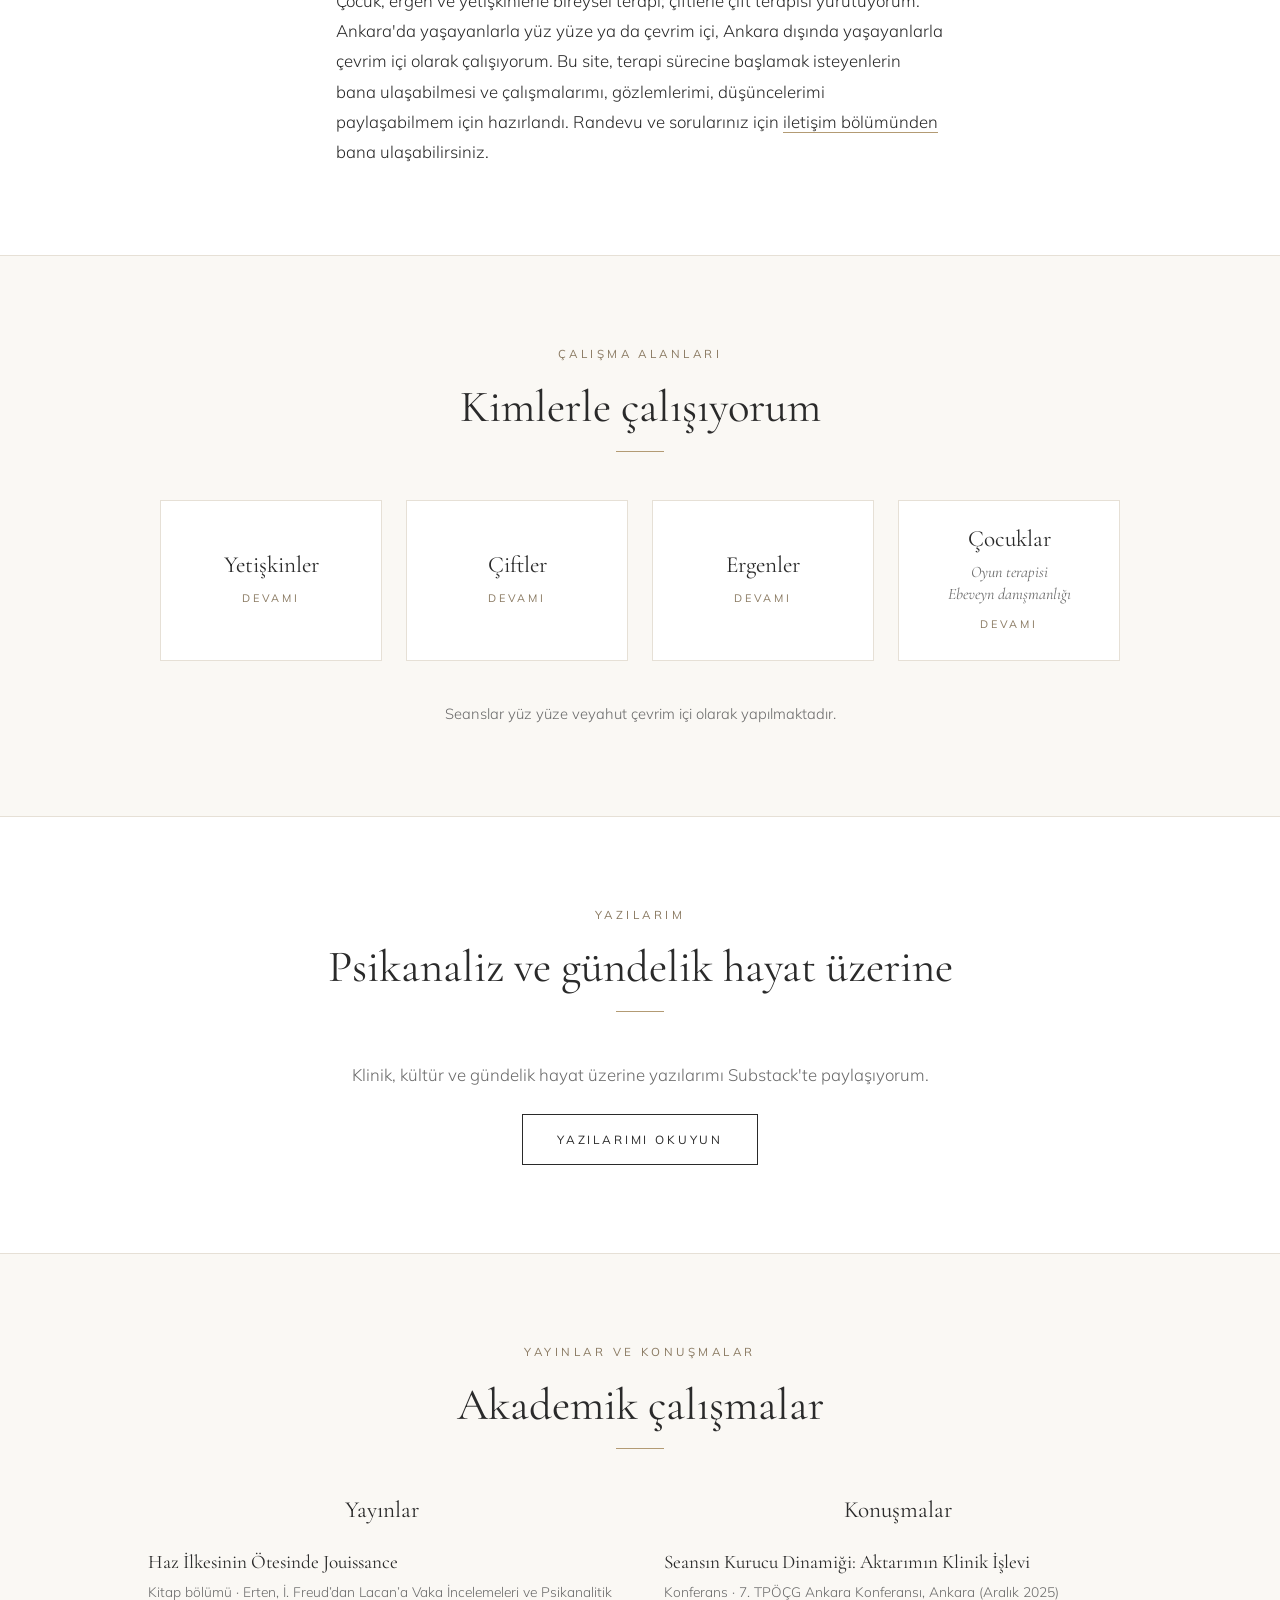
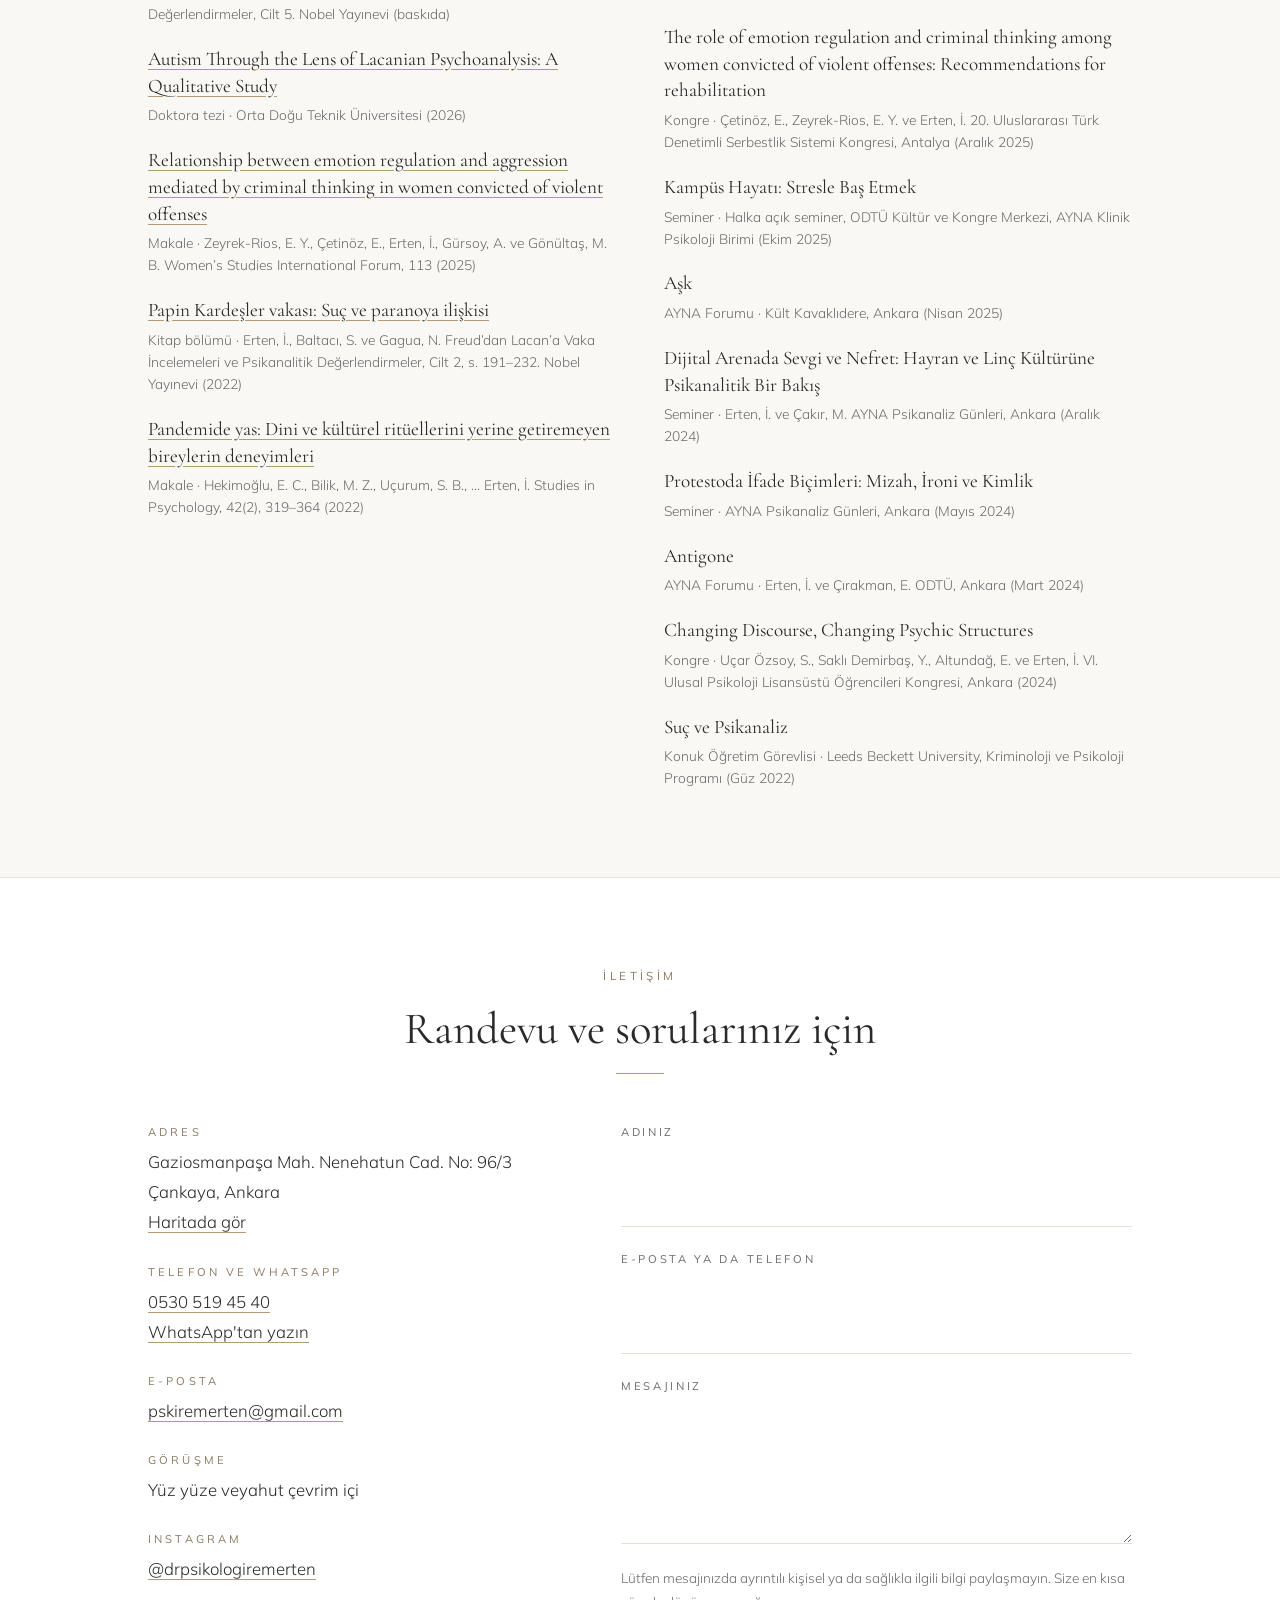
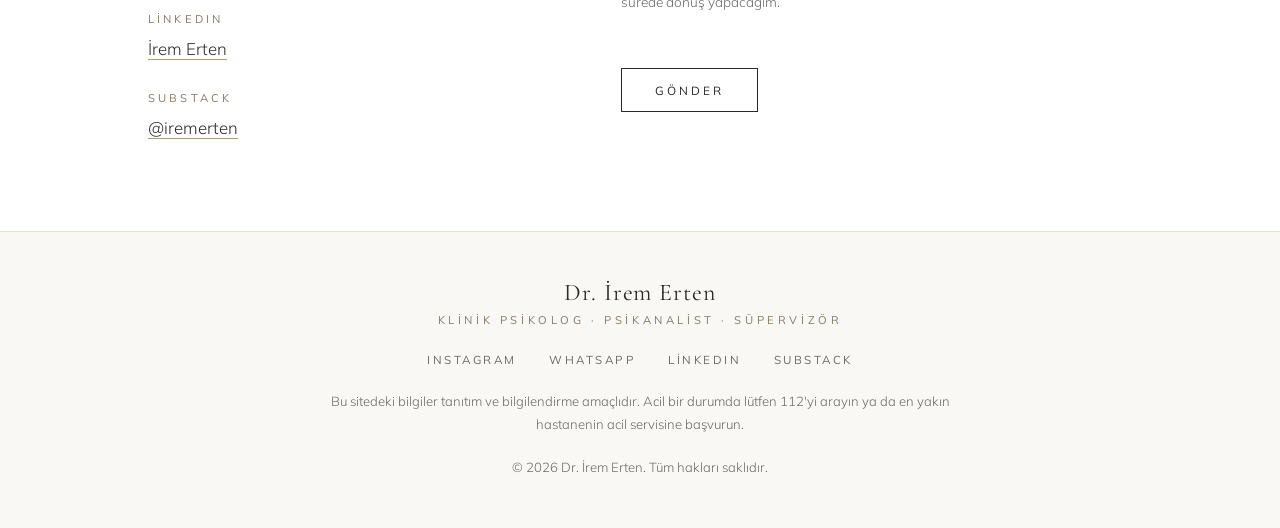
==== commit c2e3e537: "Hakkımda: sitenin amacını ve randevu çağrısını sona taşı Co-Authored-By: Claude Opus 5.5 <noreply@an" ====
--- a/index.html
+++ b/index.html
@@ -74,8 +74,8 @@
         <p>Üniversite eğitimime Koç Üniversitesi'nde burslu olarak endüstri mühendisliği okuyarak başladım. Ardından psikolojiye yöneldim ve 2017'de İzmir Ekonomi Üniversitesi Psikoloji Bölümü'nü, yine burslu olarak, yüksek şeref öğrencisi derecesiyle tamamladım. 2018'de ODTÜ Klinik Psikoloji Bütünleşik Doktora Programı'na başladım. Şubat 2026'da, otizm tanısı almış yetişkinlerle yürüttüğüm tez çalışmasıyla bu programdan mezun oldum.</p>
         <p>Doktora eğitimim süresince, 2019-2026 yılları arasında ODTÜ Psikoloji Bölümü'nde öğretim elemanı olarak görev aldım. Aynı dönemde ODTÜ AYNA Klinik Psikoloji Destek Ünitesi'nde terapist ve süpervizör olarak çalıştım. 2024'ten bu yana AYNA Dinleme Noktası Birimi'nin koordinatörlüğünü yürütüyorum. ODTÜ Klinik Psikoloji Ünitesi'nin dergisi AYNA Dergisi'nin hakemleri arasında yer alıyorum.</p>
         <p>2019'dan bu yana Türkçe ve İngilizce olarak psikoterapi süreçleri yürütüyorum. Klinik çalışmalarımı psikanalitik yaklaşımla sürdürüyorum; Freud Lacan Psikanaliz Derneği üyesi ve analistiyim. Bugün terapi çalışmalarımın yanı sıra çeşitli üniversitelerde klinik psikoloji alanında dersler veriyor ve terapistlere süpervizyon desteği sağlıyorum.</p>
-        <p>Klinik çalışmanın yanı sıra psikanalizin kuramsal tarafıyla da ilgileniyor, bu alandaki düşüncelerimi yazıya dökmeyi ve paylaşmayı önemsiyorum. Bu doğrultuda <a href="#yayinlar">makale ve kitap bölümleri yayımladım</a>; ulusal ve uluslararası kongrelerde sunumlar yaptım. Bu sitede çalışmalarımı, gözlemlerimi ve düşüncelerimi ilgilenenlerle paylaşmayı amaçlıyorum.</p>
-        <p>Çocuk, ergen ve yetişkinlerle bireysel terapi; çiftlerle çift terapisi yürütüyorum. Ankara'da yaşayanlarla yüz yüze ya da çevrim içi, Ankara dışında yaşayanlarla çevrim içi olarak çalışıyorum.</p>
+        <p>Klinik çalışmanın yanı sıra psikanalizin kuramsal tarafıyla da ilgileniyor, bu alandaki düşüncelerimi yazıya dökmeyi ve paylaşmayı önemsiyorum. Bu doğrultuda <a href="#yayinlar">makale ve kitap bölümleri yayımladım</a>; ulusal ve uluslararası kongrelerde sunumlar yaptım.</p>
+        <p>Çocuk, ergen ve yetişkinlerle bireysel terapi; çiftlerle çift terapisi yürütüyorum. Ankara'da yaşayanlarla yüz yüze ya da çevrim içi, Ankara dışında yaşayanlarla çevrim içi olarak çalışıyorum. Bu site, terapi sürecine başlamak isteyenlerin bana ulaşabilmesi ve çalışmalarımı, gözlemlerimi, düşüncelerimi paylaşabilmem için hazırlandı. Randevu ve sorularınız için <a href="#iletisim">iletişim bölümünden</a> bana ulaşabilirsiniz.</p>
       </div>
     </div>
   </section>
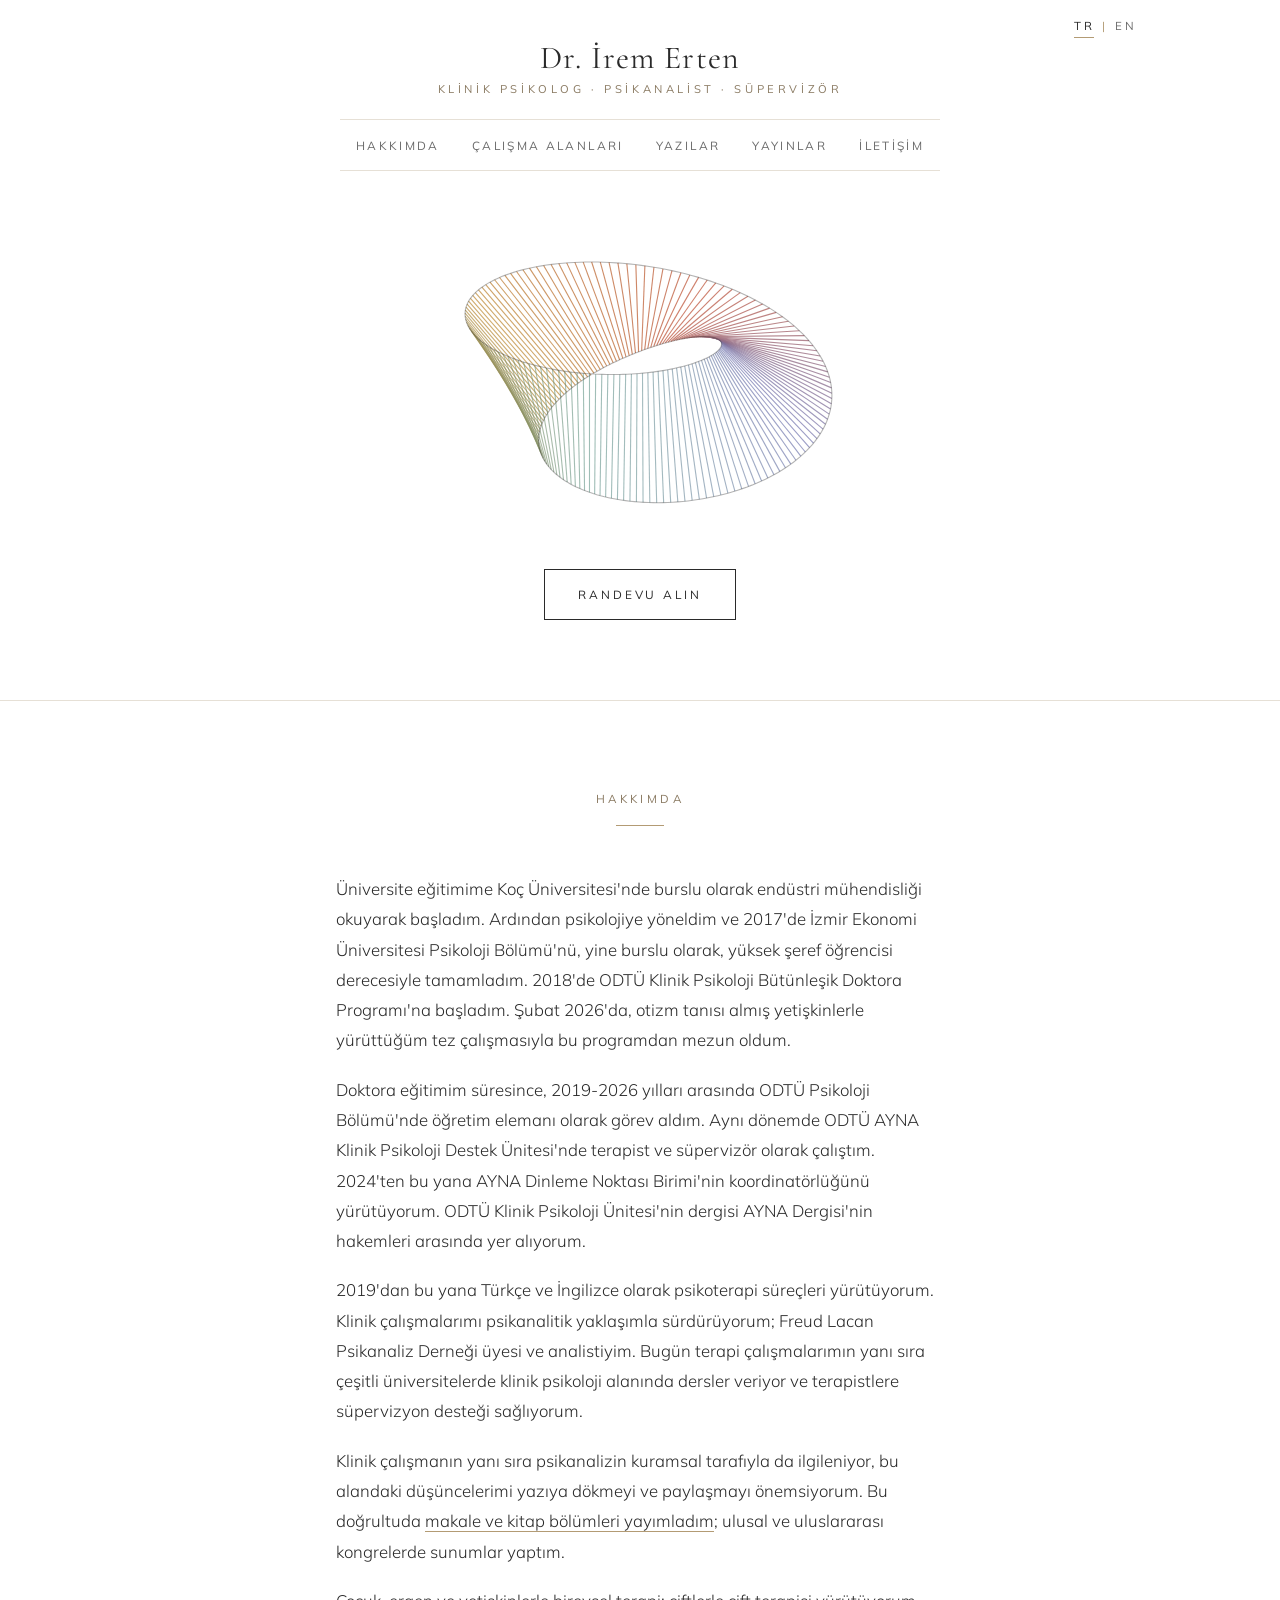
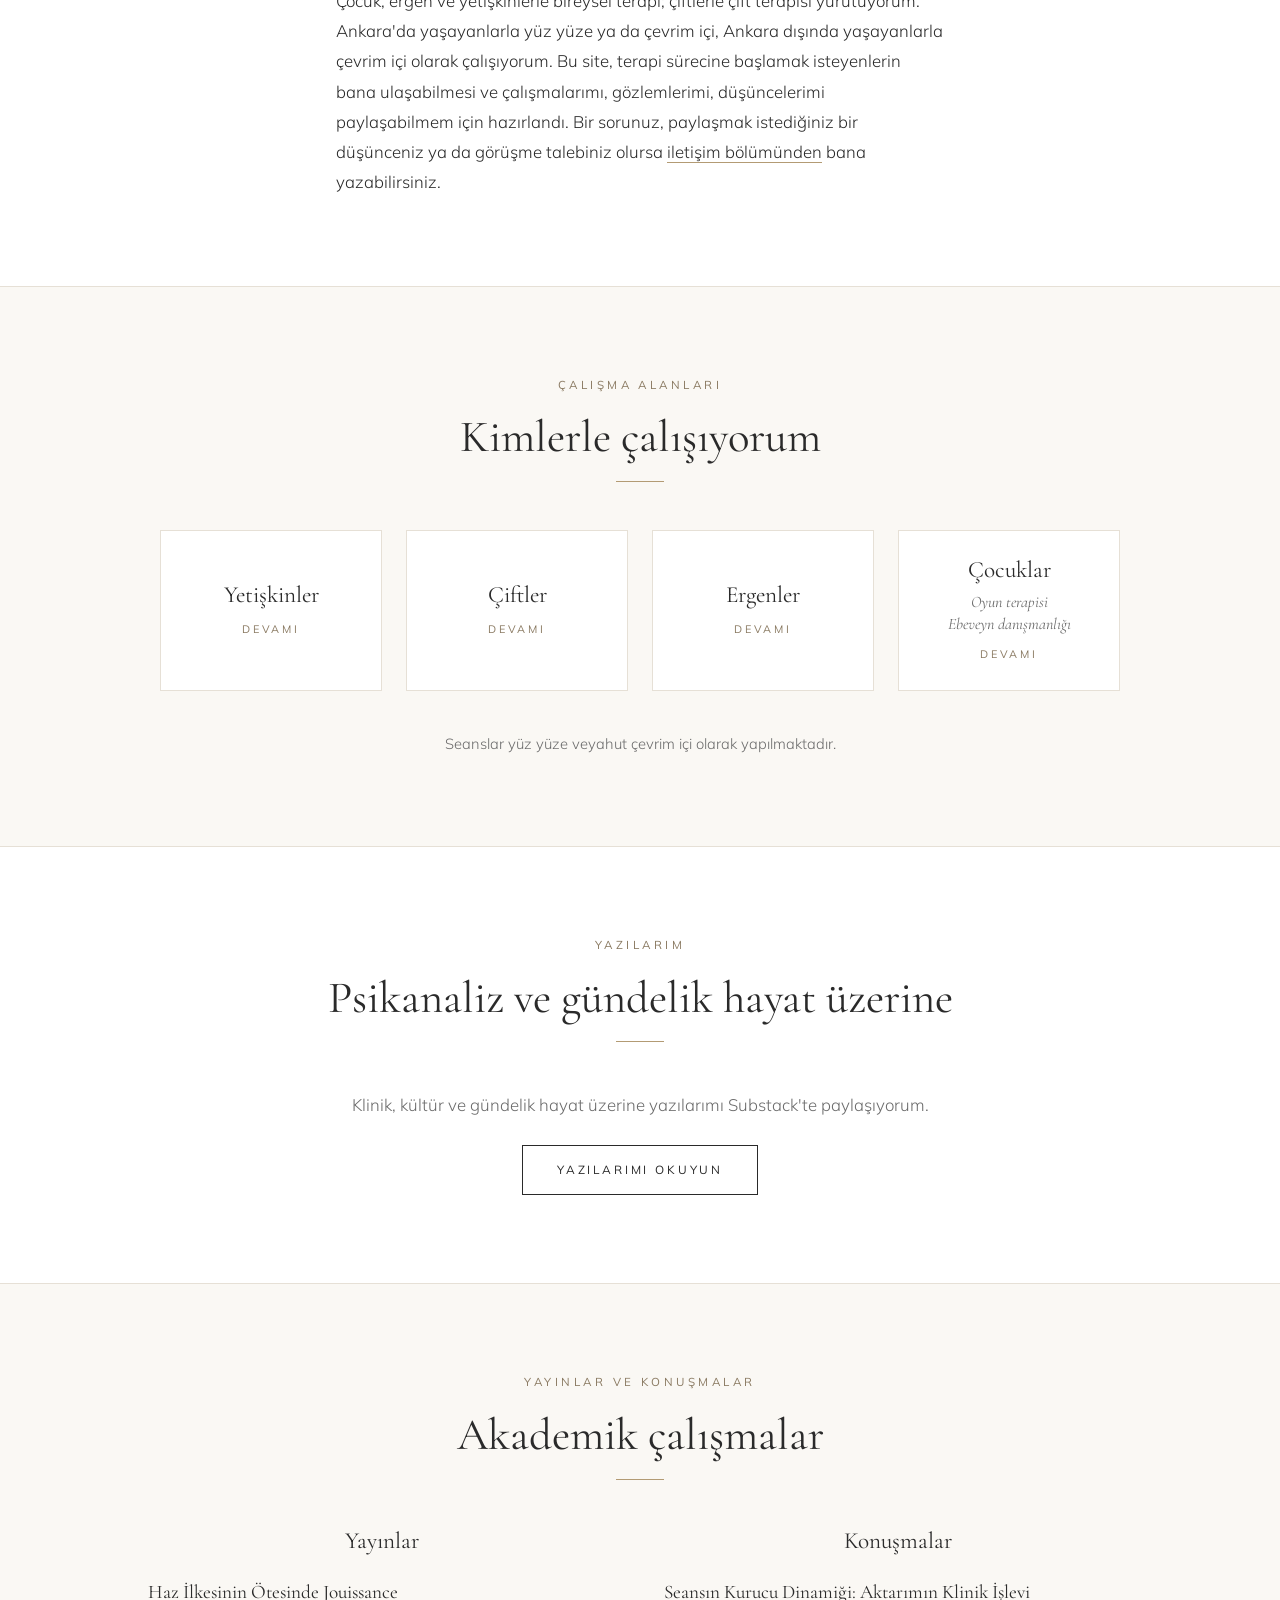
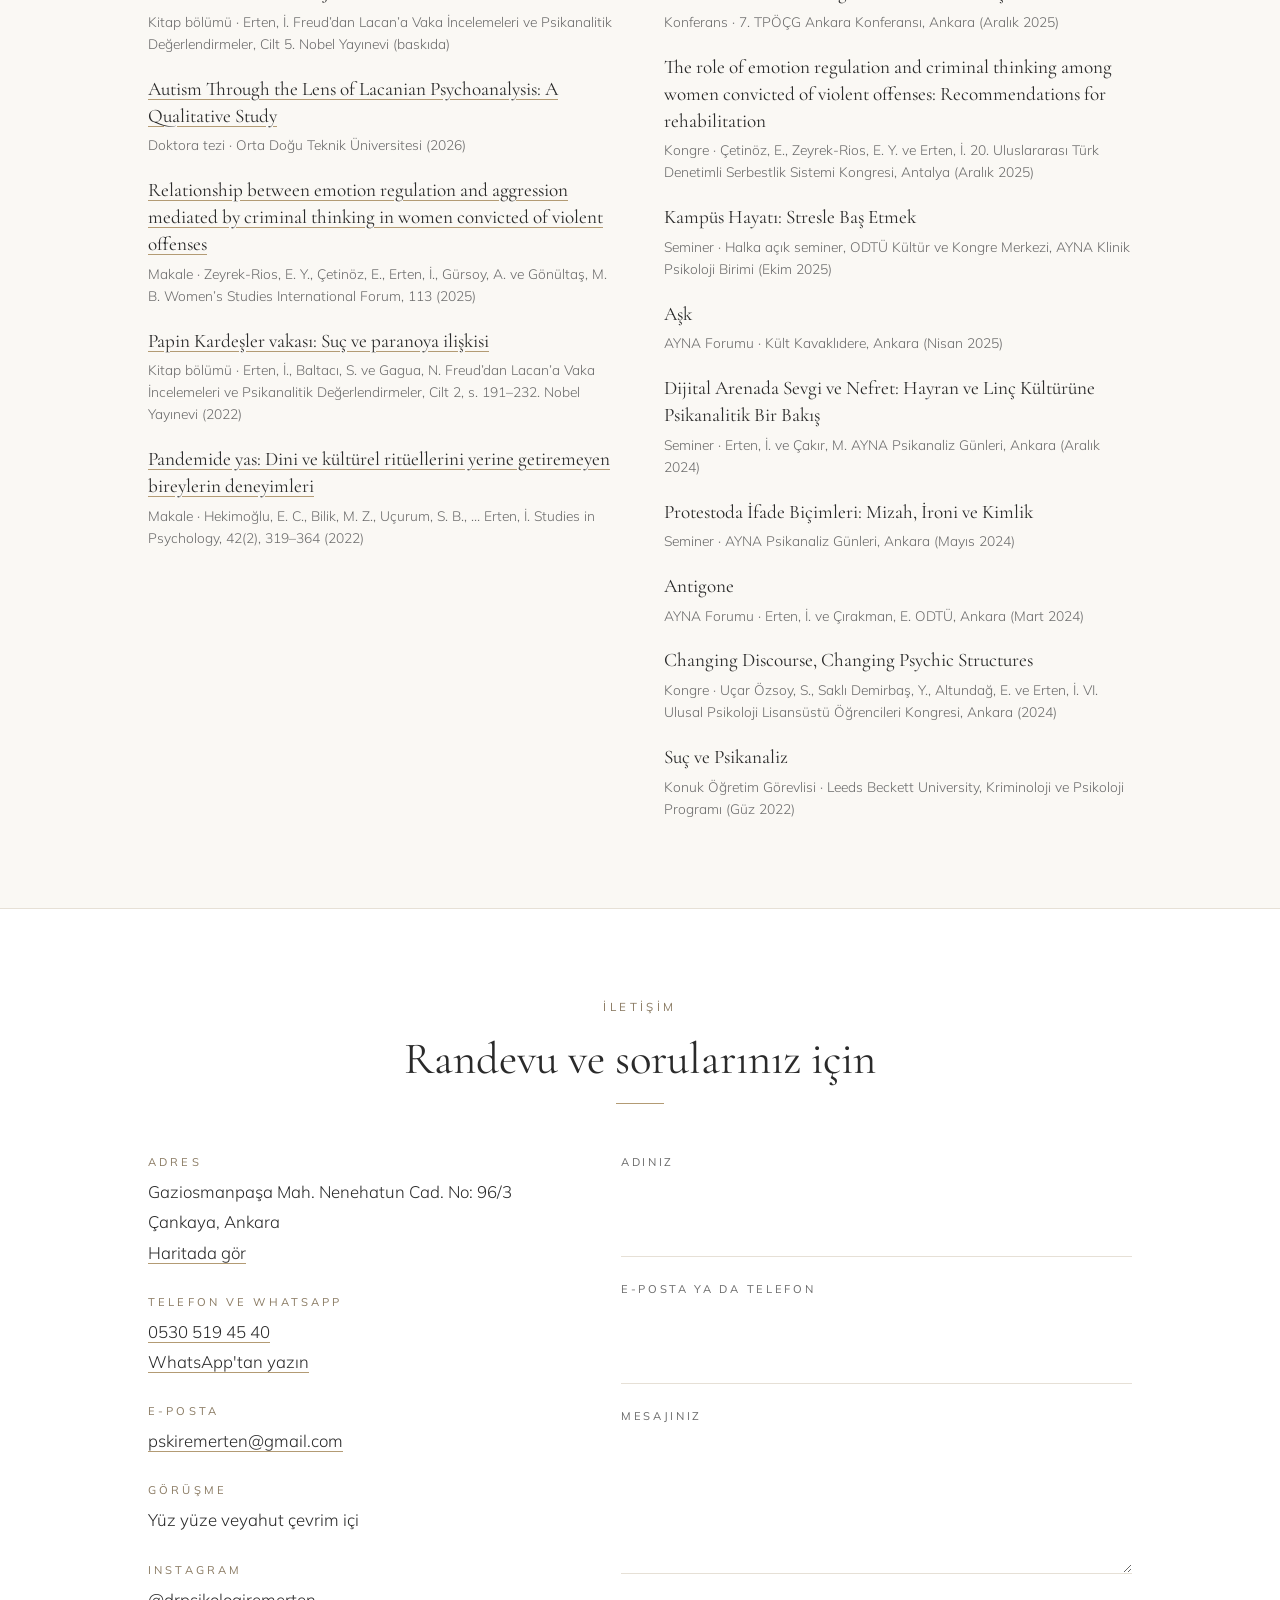
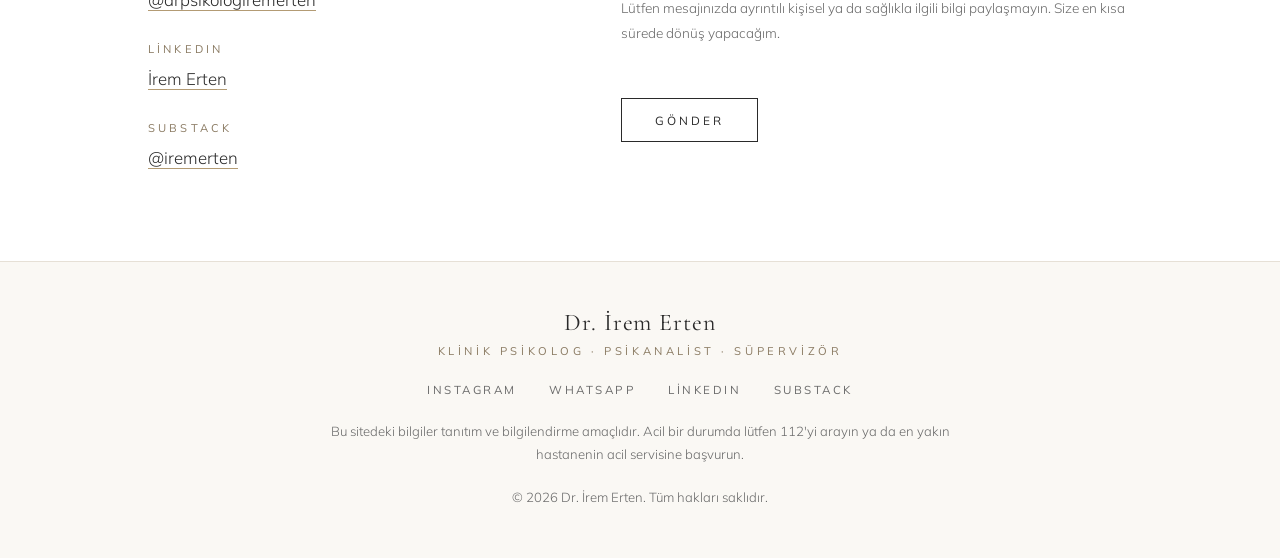
==== commit aa8ea1d3: "Hakkımda: kapanış cümlesini güncelle Co-Authored-By: Claude Opus 5.5 <noreply@anthropic.com> Claude-" ====
--- a/index.html
+++ b/index.html
@@ -75,7 +75,7 @@
         <p>Doktora eğitimim süresince, 2019-2026 yılları arasında ODTÜ Psikoloji Bölümü'nde öğretim elemanı olarak görev aldım. Aynı dönemde ODTÜ AYNA Klinik Psikoloji Destek Ünitesi'nde terapist ve süpervizör olarak çalıştım. 2024'ten bu yana AYNA Dinleme Noktası Birimi'nin koordinatörlüğünü yürütüyorum. ODTÜ Klinik Psikoloji Ünitesi'nin dergisi AYNA Dergisi'nin hakemleri arasında yer alıyorum.</p>
         <p>2019'dan bu yana Türkçe ve İngilizce olarak psikoterapi süreçleri yürütüyorum. Klinik çalışmalarımı psikanalitik yaklaşımla sürdürüyorum; Freud Lacan Psikanaliz Derneği üyesi ve analistiyim. Bugün terapi çalışmalarımın yanı sıra çeşitli üniversitelerde klinik psikoloji alanında dersler veriyor ve terapistlere süpervizyon desteği sağlıyorum.</p>
         <p>Klinik çalışmanın yanı sıra psikanalizin kuramsal tarafıyla da ilgileniyor, bu alandaki düşüncelerimi yazıya dökmeyi ve paylaşmayı önemsiyorum. Bu doğrultuda <a href="#yayinlar">makale ve kitap bölümleri yayımladım</a>; ulusal ve uluslararası kongrelerde sunumlar yaptım.</p>
-        <p>Çocuk, ergen ve yetişkinlerle bireysel terapi; çiftlerle çift terapisi yürütüyorum. Ankara'da yaşayanlarla yüz yüze ya da çevrim içi, Ankara dışında yaşayanlarla çevrim içi olarak çalışıyorum. Bu site, terapi sürecine başlamak isteyenlerin bana ulaşabilmesi ve çalışmalarımı, gözlemlerimi, düşüncelerimi paylaşabilmem için hazırlandı. Randevu ve sorularınız için <a href="#iletisim">iletişim bölümünden</a> bana ulaşabilirsiniz.</p>
+        <p>Çocuk, ergen ve yetişkinlerle bireysel terapi; çiftlerle çift terapisi yürütüyorum. Ankara'da yaşayanlarla yüz yüze ya da çevrim içi, Ankara dışında yaşayanlarla çevrim içi olarak çalışıyorum. Bu site, terapi sürecine başlamak isteyenlerin bana ulaşabilmesi ve çalışmalarımı, gözlemlerimi, düşüncelerimi paylaşabilmem için hazırlandı. Bir sorunuz, paylaşmak istediğiniz bir düşünceniz ya da görüşme talebiniz olursa <a href="#iletisim">iletişim bölümünden</a> bana yazabilirsiniz.</p>
       </div>
     </div>
   </section>
